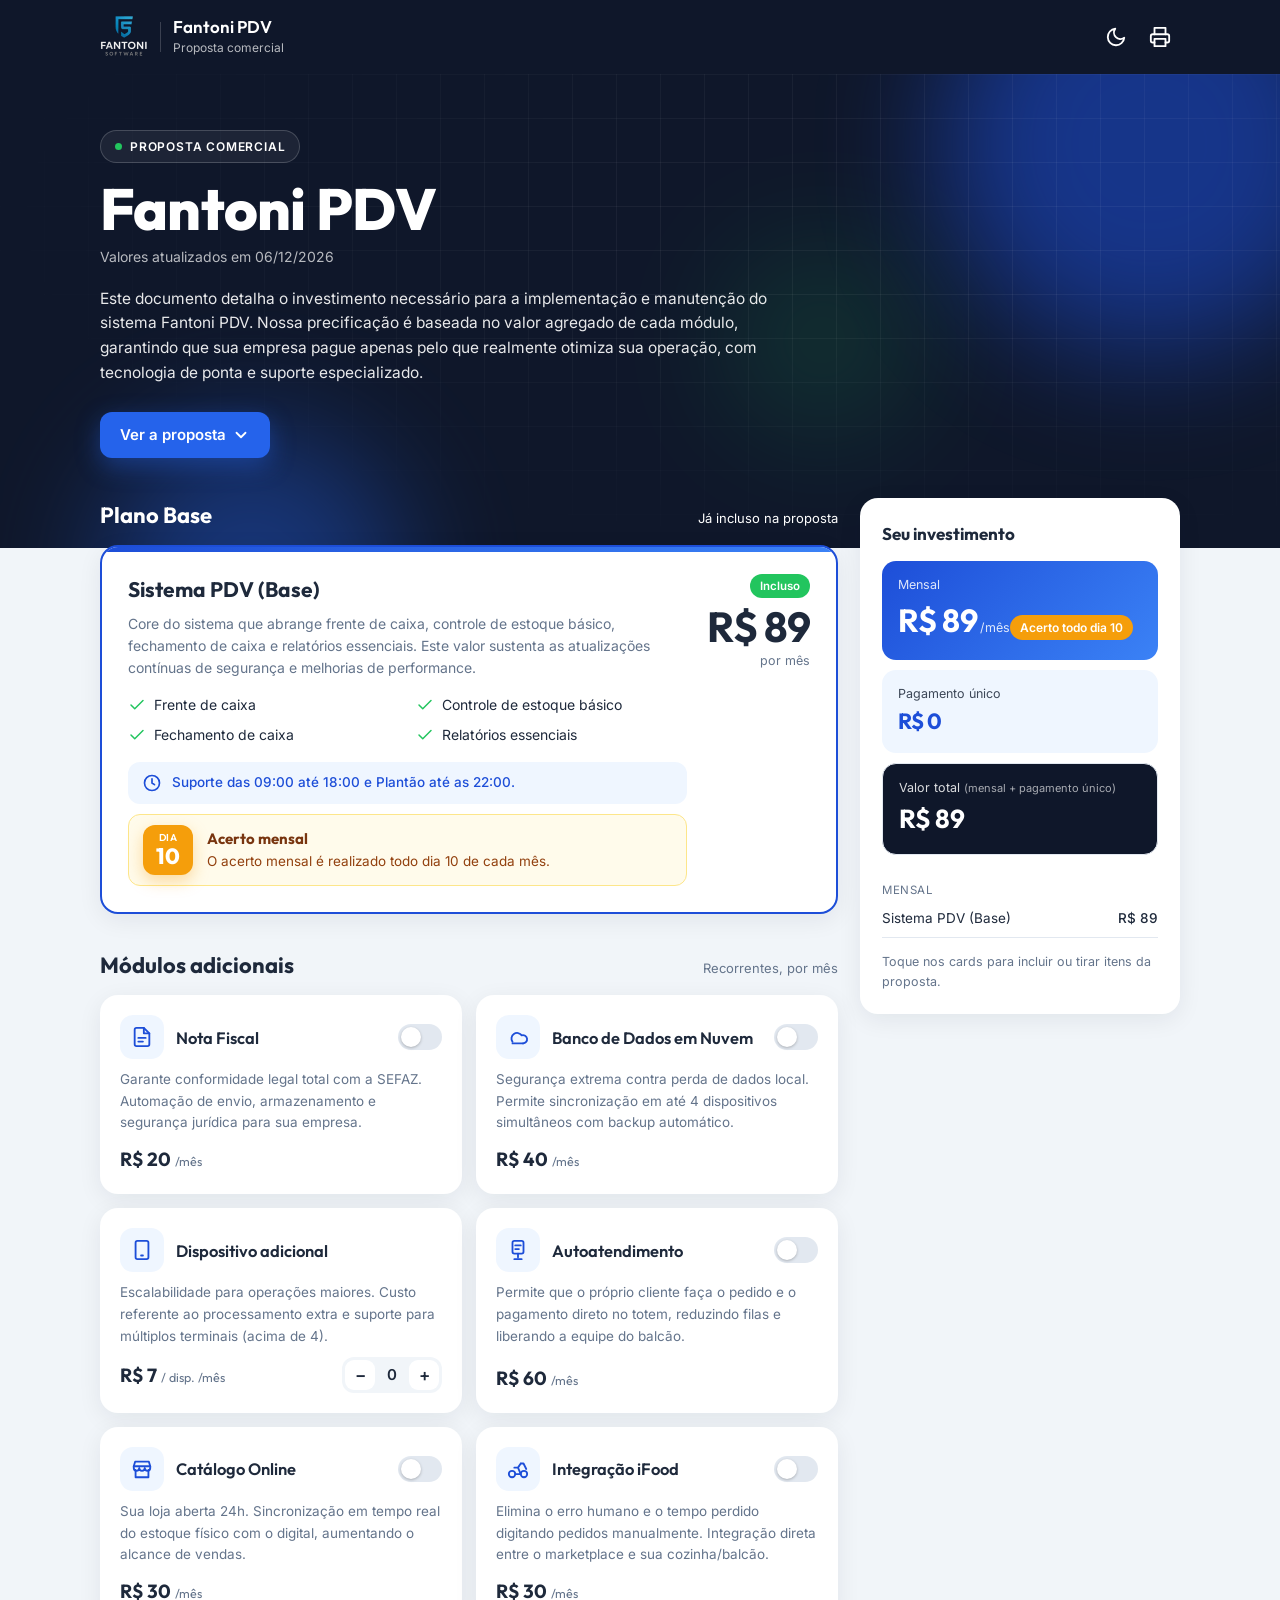
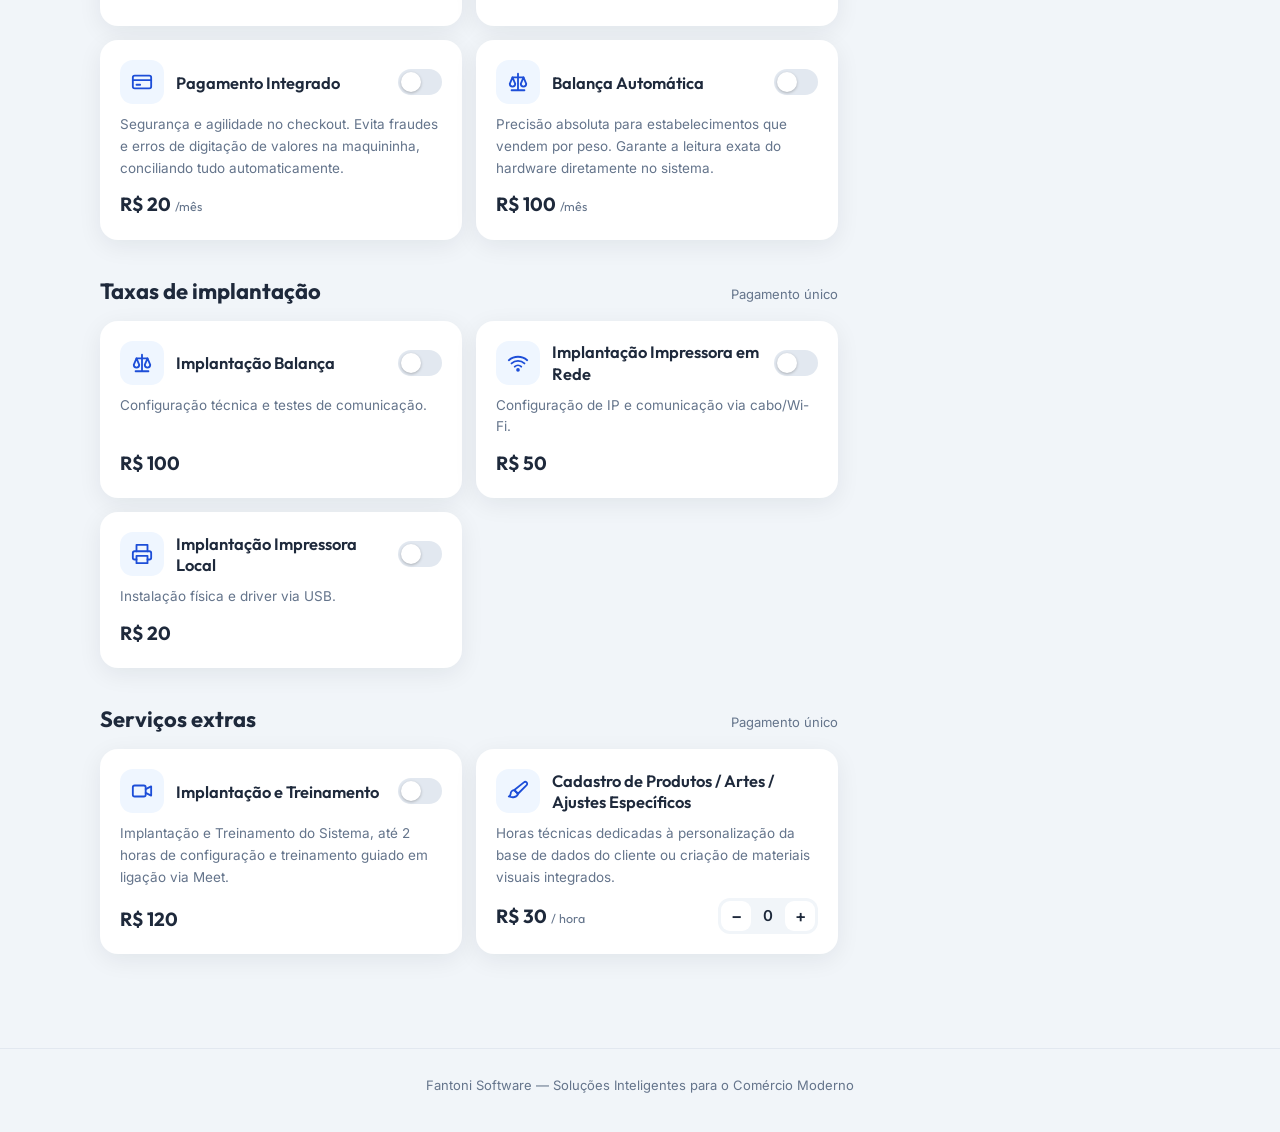
==== public/index.html @ 49d5a348 "Proposta comercial Fantoni PDV Página de demonstrativo com plano base, módulos, implantação e serviç" ====
<!doctype html>
<html lang="pt-BR">
<head>
<meta charset="utf-8">
<meta name="viewport" content="width=device-width, initial-scale=1">
<title>Proposta Fantoni PDV</title>
<script>
  // Aplica o tema escolhido antes de desenhar a página, para não piscar.
  try { const t = localStorage.getItem("tema"); if (t) document.documentElement.dataset.tema = t; } catch (e) {}
</script>
<link rel="preconnect" href="https://fonts.googleapis.com">
<link rel="preconnect" href="https://fonts.gstatic.com" crossorigin>
<link href="https://fonts.googleapis.com/css2?family=Inter:wght@400;500;600;700&family=Outfit:wght@500;600;700;800&display=swap" rel="stylesheet">
<link rel="stylesheet" href="estilo.css">
</head>
<body>
<div class="barra">
  <div class="wrap">
    <div class="marca"><img class="logo" src="logo.webp" alt="Fantoni Software"><span class="sep"></span><span><b>Fantoni PDV</b><small>Proposta comercial</small></span></div>
    <div class="acoes">
      <button id="tema" title="Alternar fundo claro / escuro">
        <svg class="sol" width="22" height="22" viewBox="0 0 24 24" fill="none" stroke="currentColor" stroke-width="2" stroke-linecap="round"><circle cx="12" cy="12" r="4"/><path d="M12 2v2M12 20v2M4.9 4.9l1.4 1.4M17.7 17.7l1.4 1.4M2 12h2M20 12h2M4.9 19.1l1.4-1.4M17.7 6.3l1.4-1.4"/></svg>
        <svg class="lua" width="22" height="22" viewBox="0 0 24 24" fill="none" stroke="currentColor" stroke-width="2" stroke-linecap="round" stroke-linejoin="round"><path d="M21 12.8A9 9 0 1 1 11.2 3a7 7 0 0 0 9.8 9.8z"/></svg>
      </button>
      <button id="imprimir" title="Imprimir ou salvar em PDF">
        <svg width="22" height="22" viewBox="0 0 24 24" fill="none" stroke="currentColor" stroke-width="2" stroke-linecap="round" stroke-linejoin="round"><path d="M6 9V2h12v7"/><path d="M6 18H4a2 2 0 0 1-2-2v-5a2 2 0 0 1 2-2h16a2 2 0 0 1 2 2v5a2 2 0 0 1-2 2h-2"/><path d="M6 14h12v8H6z"/></svg>
      </button>
    </div>
  </div>
</div>

<header class="hero">
  <div class="bolhas"><i></i><i></i><i></i></div>
  <div class="grade-fundo"></div>
  <div class="wrap">
    <span class="selo"><i></i>Proposta comercial</span>
    <h1>Fantoni PDV</h1>
    <p class="data" id="data"></p>
    <p class="intro" id="intro"></p>
    <a class="cta" href="#base">Ver a proposta
      <svg width="18" height="18" viewBox="0 0 24 24" fill="none" stroke="currentColor" stroke-width="2.4" stroke-linecap="round" stroke-linejoin="round"><path d="m6 9 6 6 6-6"/></svg>
    </a>
  </div>
</header>

<div class="wrap grade">
  <main id="conteudo"></main>
  <aside class="resumo" id="resumo">
    <div class="caixa">
      <h3>Seu investimento</h3>
      <div class="total"><span>Mensal</span><b id="t-mensal">R$ 0</b><small>/mês</small><em class="dia10">Acerto todo dia 10</em></div>
      <div class="total unico"><span>Pagamento único</span><b id="t-unico">R$ 0</b></div>
      <div class="total geral"><span>Valor total <small>(mensal + pagamento único)</small></span><b id="t-geral">R$ 0</b></div>
      <ul id="lista"></ul>
      <p class="dica">Toque nos cards para incluir ou tirar itens da proposta.</p>
    </div>
  </aside>
</div>

<footer class="rodape"><div class="wrap" id="rodape"></div></footer>

<script src="dados.js"></script>
<script src="app.js"></script>
</body>
</html>
---- public/estilo.css ----
/* Cores — tema claro por padrão, escuro segue o Windows a menos que a pessoa escolha no botão do topo */
/* Cores e fontes da Fantoni Software (as mesmas do site fantonisoftware.com.br) */
:root {
  --bg: #f1f5f9; --surface: #fff; --line: #e2e8f0; --text: #1e293b; --muted: #64748b; --raio: 18px;
  --topo: #0f172a; --cor: #1d4ed8; --cor2: #3b82f6; --cor-suave: #eff6ff; --ok: #22c55e; --ambar: #f59e0b;
  --sombra: 0 6px 24px rgba(15, 23, 42, .07);
  --titulo: Outfit, Inter, system-ui, sans-serif;
}
@media (prefers-color-scheme: dark) {
  :root:not([data-tema="claro"]) { --bg: #0b1120; --surface: #162033; --line: #24324a; --text: #e2e8f0; --muted: #94a3b8; --topo: #0f172a; --cor: #3b82f6; --cor2: #60a5fa; --cor-suave: #172554; --sombra: none; }
}
:root[data-tema="escuro"] { --bg: #0b1120; --surface: #162033; --line: #24324a; --text: #e2e8f0; --muted: #94a3b8; --topo: #0f172a; --cor: #3b82f6; --cor2: #60a5fa; --cor-suave: #172554; --sombra: none; }
.lua { display: none; }
:root[data-tema="claro"] .sol { display: none; }
:root[data-tema="claro"] .lua { display: block; }
:root[data-tema="escuro"] .lua { display: none; }
@media (prefers-color-scheme: light) { :root:not([data-tema]) .sol { display: none; } :root:not([data-tema]) .lua { display: block; } }

* { box-sizing: border-box; }
html { scroll-behavior: smooth; }
body { margin: 0; background: var(--bg); color: var(--text); font: 15px/1.6 Inter, system-ui, "Segoe UI", sans-serif; transition: background .3s; }
button { font: inherit; color: inherit; cursor: pointer; }
.wrap { max-width: 1120px; margin: 0 auto; padding: 0 20px; }

/* barra do topo */
.barra { background: var(--topo); color: #fff; position: sticky; top: 0; z-index: 20; }
.barra .wrap { height: 74px; display: flex; align-items: center; justify-content: space-between; }
.marca { display: flex; align-items: center; gap: 12px; }
.marca .logo { height: 60px; margin: 0 -6px; width: auto; display: block; }
.marca .sep { width: 1px; height: 30px; background: rgba(255,255,255,.18); }
.marca b { display: block; font-family: var(--titulo); font-weight: 600; font-size: 17px; line-height: 1.2; }
.marca small { display: block; font-size: 12px; opacity: .7; }
.acoes { display: flex; gap: 4px; }
.barra button { border: 0; background: none; color: #fff; padding: 9px; border-radius: 10px; display: flex; }
.barra button:hover { background: rgba(255,255,255,.14); }

/* abertura */
.hero { position: relative; overflow: hidden; background: var(--topo); color: #fff; padding: 56px 0 90px; }
.hero .wrap { position: relative; }
.bolhas i { position: absolute; border-radius: 50%; filter: blur(60px); opacity: .55; animation: flutua 14s ease-in-out infinite alternate; }
.bolhas i:nth-child(1) { width: 420px; height: 420px; background: #1d4ed8; top: -140px; right: -80px; }
.bolhas i:nth-child(2) { width: 300px; height: 300px; background: #2563eb; bottom: -180px; left: 8%; animation-delay: -5s; opacity: .4; }
.bolhas i:nth-child(3) { width: 200px; height: 200px; background: #22c55e; top: 35%; right: 28%; animation-delay: -9s; opacity: .14; }
.grade-fundo { position: absolute; inset: 0; background-image: linear-gradient(rgba(255,255,255,.05) 1px, transparent 1px), linear-gradient(90deg, rgba(255,255,255,.05) 1px, transparent 1px); background-size: 44px 44px; mask-image: radial-gradient(ellipse at 70% 30%, #000 20%, transparent 75%); -webkit-mask-image: radial-gradient(ellipse at 70% 30%, #000 20%, transparent 75%); }
@keyframes flutua { to { transform: translate(40px, 30px) scale(1.12); } }
.selo { display: table; font-size: 12px; font-weight: 600; letter-spacing: .8px; text-transform: uppercase; background: rgba(255,255,255,.06); border: 1px solid rgba(255,255,255,.18); padding: 6px 14px; border-radius: 99px; }
.selo i { display: inline-block; width: 7px; height: 7px; border-radius: 50%; background: var(--ok); margin-right: 8px; vertical-align: 1px; box-shadow: 0 0 0 0 rgba(34,197,94,.6); animation: brilha 2s infinite; }
@keyframes brilha { 70% { box-shadow: 0 0 0 7px rgba(34,197,94,0); } 100% { box-shadow: 0 0 0 0 rgba(34,197,94,0); } }
.hero h1 { font-family: var(--titulo); font-size: clamp(32px, 6vw, 58px); font-weight: 800; margin: 14px 0 4px; letter-spacing: -.8px; line-height: 1.12; }
.hero .data { margin: 0 0 18px; opacity: .7; font-size: 14px; }
.hero .intro { max-width: 680px; margin: 0; opacity: .9; font-size: 15.5px; }
.cta { display: inline-flex; align-items: center; gap: 6px; margin-top: 26px; background: #2563eb; color: #fff; box-shadow: 0 8px 24px rgba(37,99,235,.4); text-decoration: none; font-weight: 600; padding: 11px 20px; border-radius: 12px; transition: transform .15s; }
.cta:hover { transform: translateY(-2px); }

/* conteúdo + resumo lateral */
.grade { display: grid; grid-template-columns: 1fr 320px; gap: 22px; margin-top: -50px; position: relative; padding-bottom: 60px; }
main { min-width: 0; }
section { margin-bottom: 34px; scroll-margin-top: 80px; }
.titulo { display: flex; align-items: baseline; justify-content: space-between; gap: 10px; margin: 0 0 12px; }
.titulo h2 { font-family: var(--titulo); font-size: 22px; font-weight: 700; margin: 0; }
.titulo span { color: var(--muted); font-size: 13px; }
section:first-child .titulo h2, section:first-child .titulo span { color: #fff; }

/* plano base */
.base { background: var(--surface); border-radius: var(--raio); padding: 26px; box-shadow: var(--sombra); display: grid; grid-template-columns: 1fr auto; gap: 20px; border: 2px solid var(--cor); position: relative; overflow: hidden; }
.base::before { content: ""; position: absolute; inset: 0 0 auto 0; height: 5px; background: linear-gradient(90deg, var(--cor), var(--cor2)); }
.base h3 { margin: 0 0 6px; font-family: var(--titulo); font-size: 21px; font-weight: 700; }
.base p { margin: 0 0 14px; color: var(--muted); font-size: 14px; }
.base ul { list-style: none; margin: 0; padding: 0; display: grid; grid-template-columns: 1fr 1fr; gap: 8px 16px; }
.base li { display: flex; gap: 8px; align-items: center; font-size: 14px; }
.base li svg { color: var(--ok); flex: none; }
.suporte { margin-top: 16px; display: flex; gap: 10px; align-items: center; background: var(--cor-suave); color: var(--cor); padding: 10px 14px; border-radius: 12px; font-size: 13.5px; font-weight: 500; }
.acerto { margin-top: 10px; display: flex; gap: 14px; align-items: center; background: #fffbeb; border: 1px solid #fde68a; color: #92400e; padding: 10px 14px; border-radius: 12px; font-size: 13.5px; }
.acerto b { display: block; font-family: var(--titulo); font-size: 15px; color: #78350f; }
.acerto .dia { flex: none; width: 50px; height: 50px; border-radius: 12px; background: var(--ambar); color: #fff; display: grid; place-content: center; text-align: center; font-family: var(--titulo); font-weight: 800; font-size: 22px; line-height: 1; box-shadow: 0 6px 16px rgba(245,158,11,.35); }
.acerto .dia small { font-size: 10px; font-weight: 600; text-transform: uppercase; letter-spacing: .5px; margin-bottom: 2px; }
.total .dia10 { display: inline-block; margin-top: 6px; font-style: normal; font-size: 12px; font-weight: 600; background: var(--ambar); color: #fff; padding: 3px 10px; border-radius: 99px; }
@media (prefers-color-scheme: dark) { :root:not([data-tema="claro"]) .acerto { background: #2a1f0a; border-color: #78350f; color: #fcd34d; } :root:not([data-tema="claro"]) .acerto b { color: #fde68a; } }
:root[data-tema="escuro"] .acerto { background: #2a1f0a; border-color: #78350f; color: #fcd34d; }
:root[data-tema="escuro"] .acerto b { color: #fde68a; }
.preco-base { text-align: right; }
.preco-base .incluso { display: inline-block; font-size: 11.5px; font-weight: 600; background: var(--ok); color: #fff; padding: 3px 10px; border-radius: 99px; margin-bottom: 8px; }
.preco-base b { display: block; font-family: var(--titulo); font-size: 42px; font-weight: 700; letter-spacing: -1px; line-height: 1; }
.preco-base small { color: var(--muted); }

/* cards de itens */
.itens { display: grid; grid-template-columns: repeat(2, 1fr); gap: 14px; }
.item { background: var(--surface); border: 2px solid transparent; border-radius: var(--raio); padding: 18px; text-align: left; box-shadow: var(--sombra); display: flex; flex-direction: column; gap: 10px; transition: border-color .2s, transform .2s; position: relative; }
.item:hover { transform: translateY(-3px); }
.item.on { border-color: var(--cor); }
.item .cab { display: flex; align-items: center; gap: 12px; }
.item .ico { width: 44px; height: 44px; flex: none; border-radius: 13px; background: var(--cor-suave); color: var(--cor); display: grid; place-items: center; transition: background .2s, color .2s; }
.item.on .ico { background: linear-gradient(135deg, var(--cor), var(--cor2)); color: #fff; }
.item h4 { margin: 0; font-family: var(--titulo); font-size: 16.5px; font-weight: 600; line-height: 1.3; flex: 1; }
.item p { margin: 0; color: var(--muted); font-size: 13.5px; flex: 1; }
.item .pe { display: flex; align-items: center; justify-content: space-between; gap: 10px; }
.item .valor { font-family: var(--titulo); font-weight: 700; font-size: 19px; }
.item .valor small { font-weight: 400; color: var(--muted); font-size: 12.5px; }
.chave { width: 44px; height: 26px; border-radius: 99px; background: var(--line); position: relative; flex: none; transition: background .2s; }
.chave::after { content: ""; position: absolute; top: 3px; left: 3px; width: 20px; height: 20px; border-radius: 50%; background: #fff; box-shadow: 0 1px 3px rgba(0,0,0,.25); transition: transform .2s; }
.item.on .chave { background: var(--cor); }
.item.on .chave::after { transform: translateX(18px); }
.qtd { display: flex; align-items: center; gap: 4px; background: var(--bg); border-radius: 12px; padding: 3px; }
.qtd button { border: 0; background: var(--surface); width: 30px; height: 30px; border-radius: 9px; font-size: 17px; font-weight: 600; line-height: 1; }
.qtd button:hover { color: var(--cor); }
.qtd span { min-width: 26px; text-align: center; font-weight: 600; }

/* resumo */
.resumo { position: relative; }
.caixa { position: sticky; top: 86px; background: var(--surface); border-radius: var(--raio); padding: 22px; box-shadow: var(--sombra); }
.caixa h3 { margin: 0 0 14px; font-family: var(--titulo); font-size: 17px; font-weight: 700; }
.total { background: linear-gradient(135deg, var(--cor), var(--cor2)); color: #fff; border-radius: 14px; padding: 14px 16px; }
.total span { display: block; font-size: 12.5px; opacity: .85; }
.total b { font-family: var(--titulo); font-size: 32px; font-weight: 700; letter-spacing: -.6px; }
.total small { opacity: .85; margin-left: 3px; }
.total.unico { background: var(--cor-suave); color: var(--text); margin-top: 10px; }
.total.unico b { font-size: 22px; color: var(--cor); }
.total.geral { background: var(--topo); margin-top: 10px; border: 1px solid var(--line); }
.total.geral span small { opacity: .75; font-size: 11px; margin: 0; }
.total.geral b { font-size: 26px; }
.caixa ul { list-style: none; margin: 14px 0 0; padding: 0; font-size: 13.5px; }
.caixa li { display: flex; justify-content: space-between; gap: 10px; padding: 7px 0; border-bottom: 1px solid var(--line); animation: entra .25s ease; }
.caixa li span:last-child { white-space: nowrap; font-weight: 500; }
.caixa li.grupo { border: 0; padding: 12px 0 2px; font-size: 11.5px; text-transform: uppercase; letter-spacing: .5px; color: var(--muted); animation: none; }
@keyframes entra { from { opacity: 0; transform: translateX(-6px); } }
.dica { margin: 14px 0 0; font-size: 12.5px; color: var(--muted); }
.pulsa { animation: pulsa .35s ease; }
@keyframes pulsa { 50% { transform: scale(1.06); } }

.rodape { padding: 26px 0 36px; color: var(--muted); font-size: 13px; text-align: center; border-top: 1px solid var(--line); }

/* entrada ao rolar */
.surge { opacity: 0; transform: translateY(18px); transition: opacity .6s ease, transform .6s ease; }
.surge.visivel { opacity: 1; transform: none; }

@media (max-width: 900px) {
  .grade { grid-template-columns: 1fr; }
  .resumo { position: sticky; bottom: 0; z-index: 15; margin: 0 -20px -60px; }
  .caixa { position: static; border-radius: var(--raio) var(--raio) 0 0; padding: 14px 18px; box-shadow: 0 -6px 24px rgba(0,0,0,.12); display: grid; grid-template-columns: 1fr 1fr; gap: 10px; }
  .caixa h3, .caixa ul, .dica { display: none; }
  .total.unico { margin: 0; }
  .total.geral { grid-column: 1 / -1; margin: 0; display: flex; align-items: center; justify-content: space-between; padding: 10px 16px; }
  .total.geral b { font-size: 20px; }
  .total b { font-size: 22px; }
  .total .dia10 { display: block; width: fit-content; margin-top: 4px; font-size: 11px; padding: 2px 8px; }
  .total.unico b { font-size: 18px; }
}
@media (max-width: 600px) {
  .itens { grid-template-columns: 1fr; }
  .base { grid-template-columns: 1fr; padding: 20px; }
  .base ul { grid-template-columns: 1fr; }
  .preco-base { text-align: left; }
}
@media (prefers-reduced-motion: reduce) { * { animation: none !important; transition: none !important; } .surge { opacity: 1; transform: none; } }

/* impressão / PDF: só o que foi escolhido */
@media print {
  .barra, .cta, .bolhas, .dica, .chave, .qtd button { display: none !important; }
  body { background: #fff; }
  .hero { padding: 20px 0; color: #000; background: none; }
  .selo { background: #eee; }
  .grade { grid-template-columns: 1fr; margin: 0; }
  section:first-child .titulo h2, section:first-child .titulo span { color: inherit; }
  .item:not(.on) { display: none; }
  .surge { opacity: 1; transform: none; }
  .item, .base, .caixa { box-shadow: none; border: 1px solid #ccc; break-inside: avoid; }
}
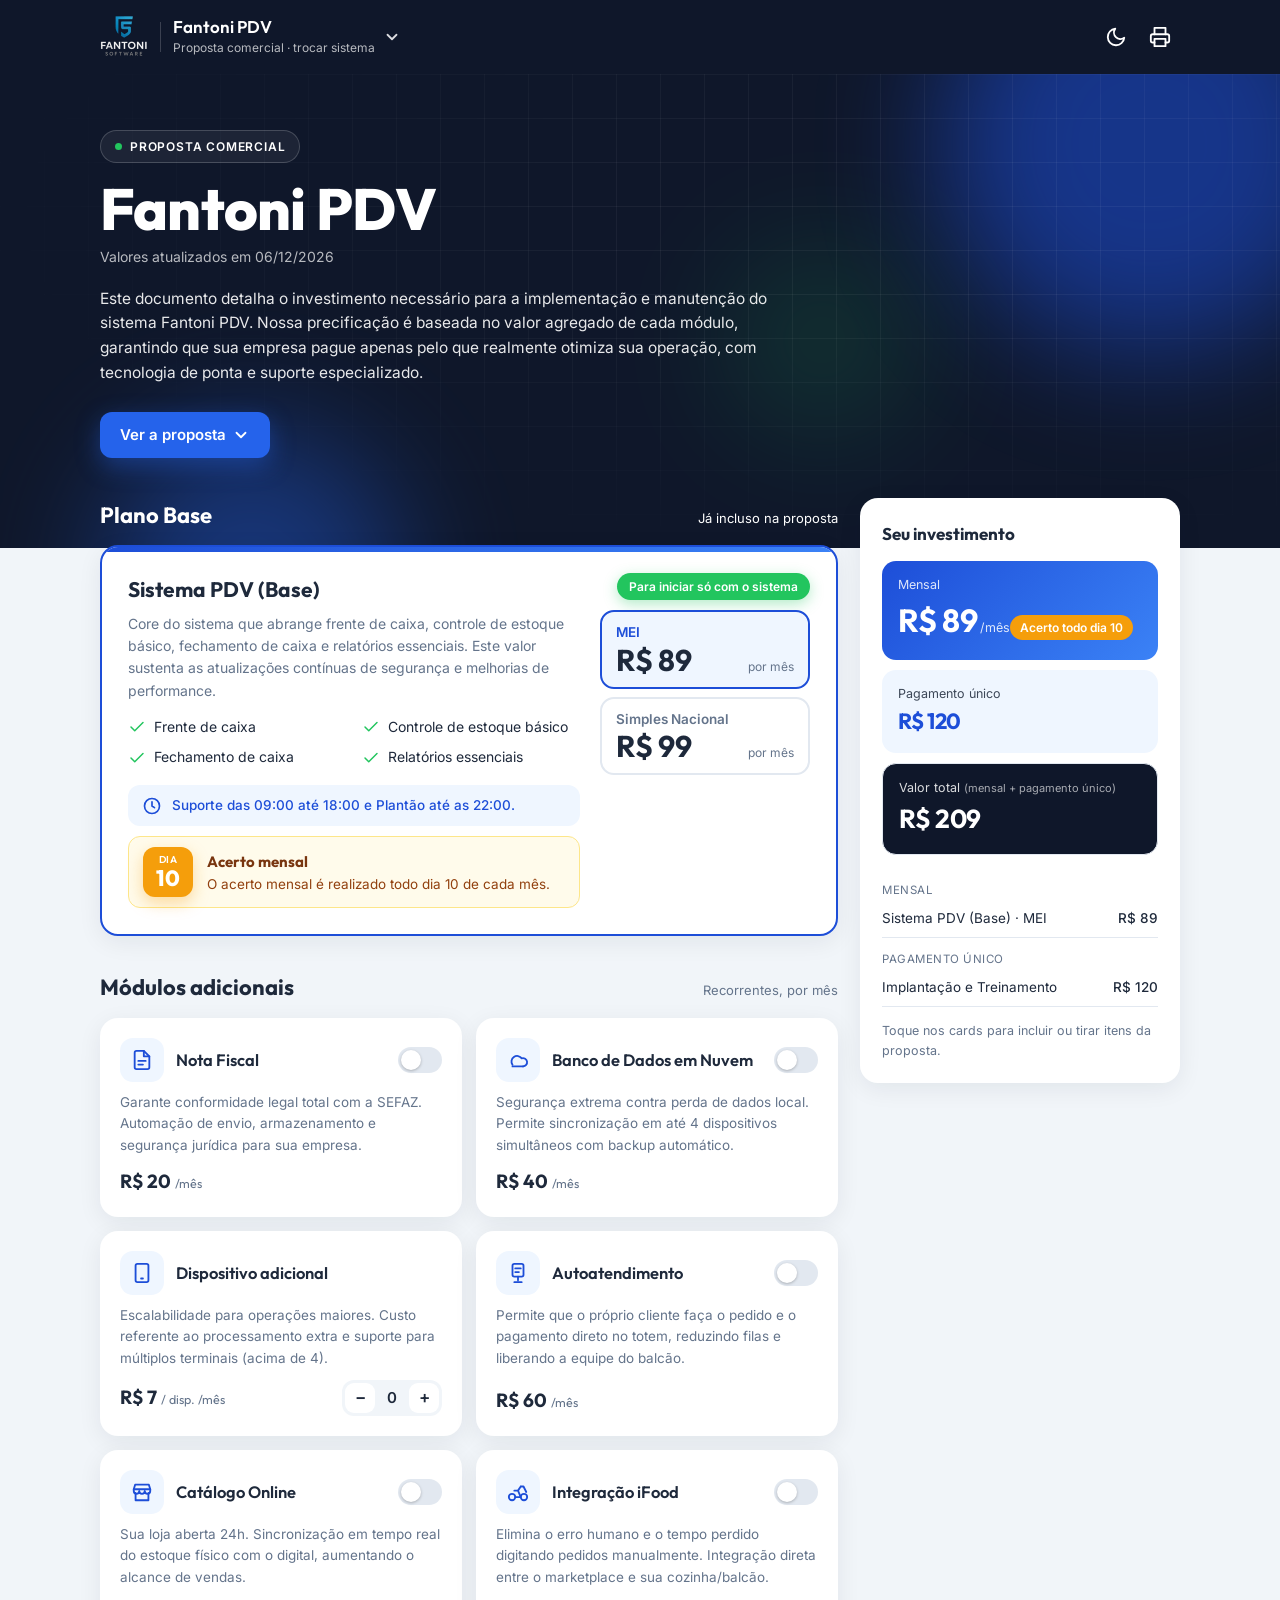
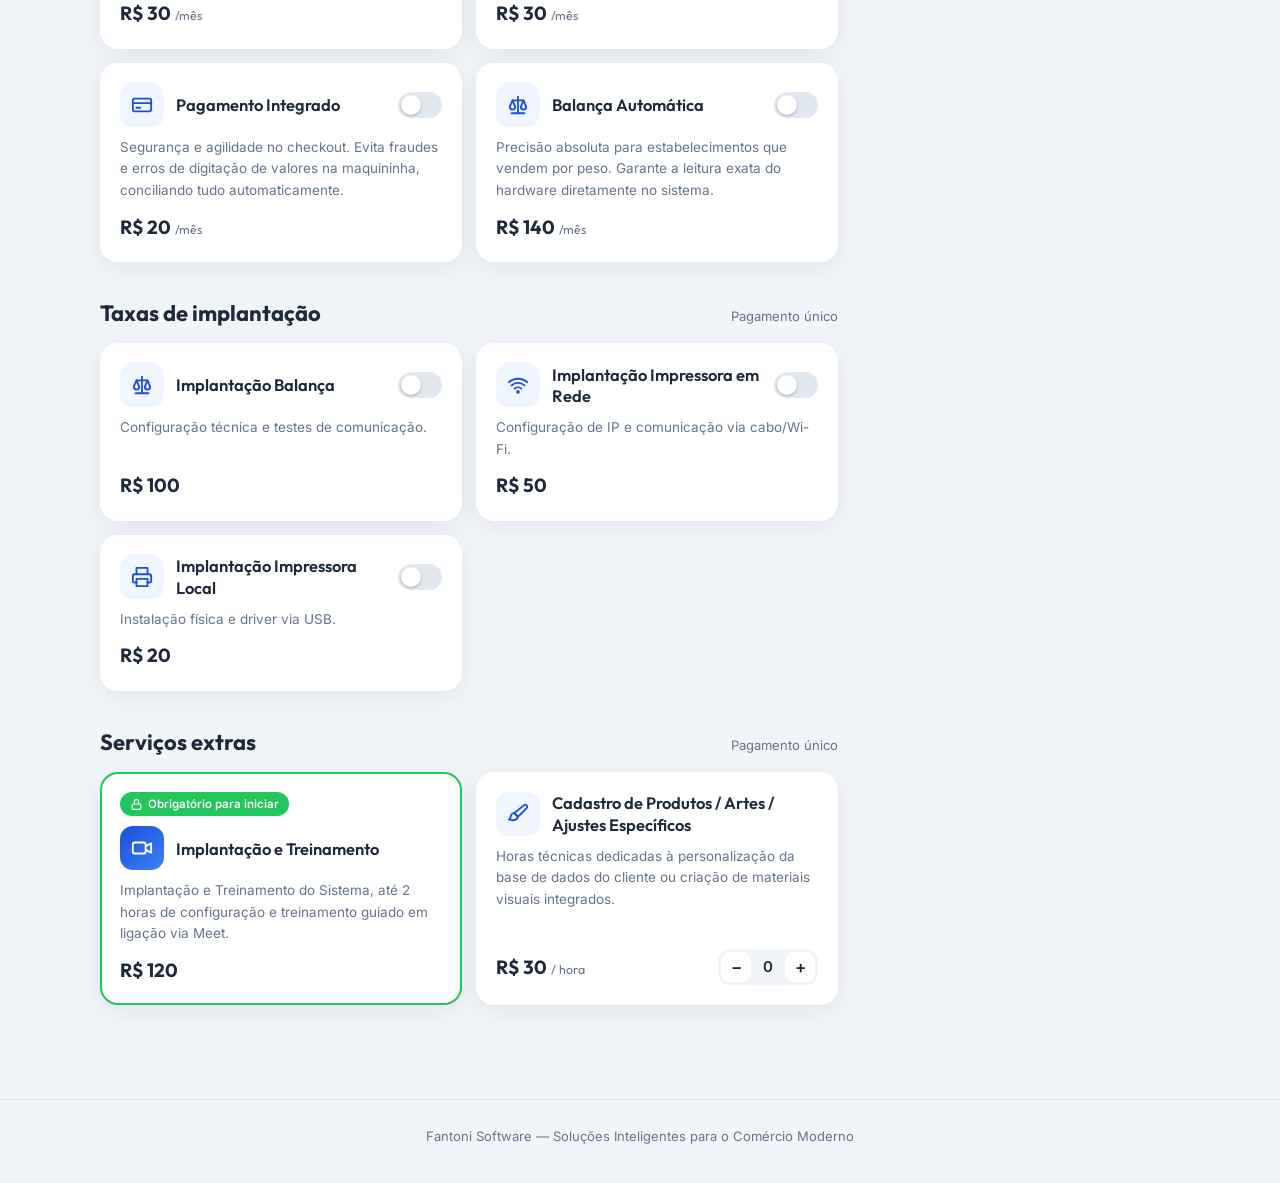
==== commit 5e0a3996: "Proposta do Link PRO com troca de sistema no topo Clique no nome do topo para alternar entre Fantoni" ====
--- a/public/index.html
+++ b/public/index.html
@@ -16,7 +16,16 @@
 <body>
 <div class="barra">
   <div class="wrap">
-    <div class="marca"><img class="logo" src="logo.webp" alt="Fantoni Software"><span class="sep"></span><span><b>Fantoni PDV</b><small>Proposta comercial</small></span></div>
+    <div class="marca">
+      <img class="logo" src="logo.webp" alt="Fantoni Software"><span class="sep"></span>
+      <div class="sistemas">
+        <button class="nome-site" id="nome-site" aria-haspopup="true" aria-expanded="false" title="Trocar de sistema">
+          <span><b id="nome-sistema">Fantoni PDV</b><small>Proposta comercial<span class="dica-troca"> · trocar sistema</span></small></span>
+          <svg class="seta" width="18" height="18" viewBox="0 0 24 24" fill="none" stroke="currentColor" stroke-width="2.4" stroke-linecap="round" stroke-linejoin="round"><path d="m6 9 6 6 6-6"/></svg>
+        </button>
+        <nav class="menu-sistemas" id="menu-sistemas"></nav>
+      </div>
+    </div>
     <div class="acoes">
       <button id="tema" title="Alternar fundo claro / escuro">
         <svg class="sol" width="22" height="22" viewBox="0 0 24 24" fill="none" stroke="currentColor" stroke-width="2" stroke-linecap="round"><circle cx="12" cy="12" r="4"/><path d="M12 2v2M12 20v2M4.9 4.9l1.4 1.4M17.7 17.7l1.4 1.4M2 12h2M20 12h2M4.9 19.1l1.4-1.4M17.7 6.3l1.4-1.4"/></svg>
@@ -34,7 +43,7 @@
   <div class="grade-fundo"></div>
   <div class="wrap">
     <span class="selo"><i></i>Proposta comercial</span>
-    <h1>Fantoni PDV</h1>
+    <h1 id="titulo">Fantoni PDV</h1>
     <p class="data" id="data"></p>
     <p class="intro" id="intro"></p>
     <a class="cta" href="#base">Ver a proposta
--- a/public/estilo.css
+++ b/public/estilo.css
@@ -5,11 +5,16 @@
   --topo: #0f172a; --cor: #1d4ed8; --cor2: #3b82f6; --cor-suave: #eff6ff; --ok: #22c55e; --ambar: #f59e0b;
   --sombra: 0 6px 24px rgba(15, 23, 42, .07);
   --titulo: Outfit, Inter, system-ui, sans-serif;
+  --brilho1: #1d4ed8; --brilho2: #2563eb; --botao: #2563eb; --botao-sombra: rgba(37,99,235,.4);
 }
 @media (prefers-color-scheme: dark) {
   :root:not([data-tema="claro"]) { --bg: #0b1120; --surface: #162033; --line: #24324a; --text: #e2e8f0; --muted: #94a3b8; --topo: #0f172a; --cor: #3b82f6; --cor2: #60a5fa; --cor-suave: #172554; --sombra: none; }
 }
 :root[data-tema="escuro"] { --bg: #0b1120; --surface: #162033; --line: #24324a; --text: #e2e8f0; --muted: #94a3b8; --topo: #0f172a; --cor: #3b82f6; --cor2: #60a5fa; --cor-suave: #172554; --sombra: none; }
+/* Link PRO: mesma página em laranja (como no site de vídeos) */
+:root[data-sistema="linkpro"] { --cor: #e8650f; --cor2: #fb8a3c; --cor-suave: #fff1e6; --brilho1: #c2410c; --brilho2: #ea580c; --botao: #ea580c; --botao-sombra: rgba(234,88,12,.4); }
+@media (prefers-color-scheme: dark) { :root[data-sistema="linkpro"]:not([data-tema="claro"]) { --cor: #ff8a3d; --cor2: #fdba74; --cor-suave: #3a2416; } }
+:root[data-sistema="linkpro"][data-tema="escuro"] { --cor: #ff8a3d; --cor2: #fdba74; --cor-suave: #3a2416; }
 .lua { display: none; }
 :root[data-tema="claro"] .sol { display: none; }
 :root[data-tema="claro"] .lua { display: block; }
@@ -30,6 +35,28 @@
 .marca .sep { width: 1px; height: 30px; background: rgba(255,255,255,.18); }
 .marca b { display: block; font-family: var(--titulo); font-weight: 600; font-size: 17px; line-height: 1.2; }
 .marca small { display: block; font-size: 12px; opacity: .7; }
+
+/* troca de sistema (clique no nome do topo) */
+.sistemas { position: relative; }
+.barra .nome-site { gap: 8px; align-items: center; padding: 6px 10px; margin-left: -10px; text-align: left; }
+.nome-site .seta { transition: transform .15s; opacity: .85; flex: none; }
+.nome-site[aria-expanded="true"] .seta { transform: rotate(180deg); }
+.menu-sistemas { position: absolute; top: calc(100% + 10px); left: -10px; z-index: 30; width: 300px; background: var(--surface); color: var(--text); border-radius: 14px; padding: 8px; box-shadow: 0 10px 30px rgba(0,0,0,.25); display: none; }
+.menu-sistemas.aberto { display: block; animation: entra .15s ease; }
+.menu-sistemas .rotulo { font-size: 11.5px; color: var(--muted); padding: 4px 10px 6px; text-transform: uppercase; letter-spacing: .5px; }
+.menu-sistemas a { display: flex; align-items: center; gap: 12px; padding: 10px; border-radius: 10px; color: inherit; text-decoration: none; }
+.menu-sistemas a:hover { background: var(--bg); }
+.menu-sistemas .bola { width: 36px; height: 36px; border-radius: 10px; flex: none; display: grid; place-items: center; color: #fff; font-weight: 700; font-size: 12px; font-family: var(--titulo); }
+.menu-sistemas .bola.pdv { background: #1d4ed8; }
+.menu-sistemas .bola.linkpro { background: #e8650f; }
+.menu-sistemas .n1 { font-weight: 600; font-size: 14.5px; display: block; }
+.menu-sistemas .n2 { font-size: 12px; color: var(--muted); display: block; }
+.menu-sistemas .atual { margin-left: auto; font-size: 11px; color: var(--cor); font-weight: 600; }
+
+/* parte da proposta ainda sem itens */
+.aguardando { background: var(--surface); border: 2px dashed var(--line); border-radius: var(--raio); padding: 22px; display: flex; gap: 14px; align-items: center; color: var(--muted); font-size: 14px; }
+.aguardando .ico { width: 46px; height: 46px; flex: none; border-radius: 13px; background: var(--cor-suave); color: var(--cor); display: grid; place-items: center; }
+.aguardando b { display: block; color: var(--text); font-family: var(--titulo); font-size: 16px; font-weight: 600; }
 .acoes { display: flex; gap: 4px; }
 .barra button { border: 0; background: none; color: #fff; padding: 9px; border-radius: 10px; display: flex; }
 .barra button:hover { background: rgba(255,255,255,.14); }
@@ -38,8 +65,8 @@
 .hero { position: relative; overflow: hidden; background: var(--topo); color: #fff; padding: 56px 0 90px; }
 .hero .wrap { position: relative; }
 .bolhas i { position: absolute; border-radius: 50%; filter: blur(60px); opacity: .55; animation: flutua 14s ease-in-out infinite alternate; }
-.bolhas i:nth-child(1) { width: 420px; height: 420px; background: #1d4ed8; top: -140px; right: -80px; }
-.bolhas i:nth-child(2) { width: 300px; height: 300px; background: #2563eb; bottom: -180px; left: 8%; animation-delay: -5s; opacity: .4; }
+.bolhas i:nth-child(1) { width: 420px; height: 420px; background: var(--brilho1); top: -140px; right: -80px; }
+.bolhas i:nth-child(2) { width: 300px; height: 300px; background: var(--brilho2); bottom: -180px; left: 8%; animation-delay: -5s; opacity: .4; }
 .bolhas i:nth-child(3) { width: 200px; height: 200px; background: #22c55e; top: 35%; right: 28%; animation-delay: -9s; opacity: .14; }
 .grade-fundo { position: absolute; inset: 0; background-image: linear-gradient(rgba(255,255,255,.05) 1px, transparent 1px), linear-gradient(90deg, rgba(255,255,255,.05) 1px, transparent 1px); background-size: 44px 44px; mask-image: radial-gradient(ellipse at 70% 30%, #000 20%, transparent 75%); -webkit-mask-image: radial-gradient(ellipse at 70% 30%, #000 20%, transparent 75%); }
 @keyframes flutua { to { transform: translate(40px, 30px) scale(1.12); } }
@@ -49,7 +76,7 @@
 .hero h1 { font-family: var(--titulo); font-size: clamp(32px, 6vw, 58px); font-weight: 800; margin: 14px 0 4px; letter-spacing: -.8px; line-height: 1.12; }
 .hero .data { margin: 0 0 18px; opacity: .7; font-size: 14px; }
 .hero .intro { max-width: 680px; margin: 0; opacity: .9; font-size: 15.5px; }
-.cta { display: inline-flex; align-items: center; gap: 6px; margin-top: 26px; background: #2563eb; color: #fff; box-shadow: 0 8px 24px rgba(37,99,235,.4); text-decoration: none; font-weight: 600; padding: 11px 20px; border-radius: 12px; transition: transform .15s; }
+.cta { display: inline-flex; align-items: center; gap: 6px; margin-top: 26px; background: var(--botao); color: #fff; box-shadow: 0 8px 24px var(--botao-sombra); text-decoration: none; font-weight: 600; padding: 11px 20px; border-radius: 12px; transition: transform .15s; }
 .cta:hover { transform: translateY(-2px); }
 
 /* conteúdo + resumo lateral */
@@ -78,16 +105,26 @@
 @media (prefers-color-scheme: dark) { :root:not([data-tema="claro"]) .acerto { background: #2a1f0a; border-color: #78350f; color: #fcd34d; } :root:not([data-tema="claro"]) .acerto b { color: #fde68a; } }
 :root[data-tema="escuro"] .acerto { background: #2a1f0a; border-color: #78350f; color: #fcd34d; }
 :root[data-tema="escuro"] .acerto b { color: #fde68a; }
-.preco-base { text-align: right; }
-.preco-base .incluso { display: inline-block; font-size: 11.5px; font-weight: 600; background: var(--ok); color: #fff; padding: 3px 10px; border-radius: 99px; margin-bottom: 8px; }
-.preco-base b { display: block; font-family: var(--titulo); font-size: 42px; font-weight: 700; letter-spacing: -1px; line-height: 1; }
-.preco-base small { color: var(--muted); }
+.preco-base { text-align: right; display: flex; flex-direction: column; align-items: flex-end; }
+.preco-base .oferta { display: inline-block; font-size: 12px; font-weight: 600; background: var(--ok); color: #fff; padding: 4px 12px; border-radius: 99px; margin-bottom: 10px; box-shadow: 0 4px 14px rgba(34,197,94,.35); }
+.regimes { display: flex; flex-direction: column; gap: 8px; width: 210px; }
+.regime { border: 2px solid var(--line); background: var(--surface); border-radius: 14px; padding: 10px 14px; display: grid; grid-template-columns: 1fr auto; align-items: baseline; text-align: left; transition: border-color .2s, background .2s; }
+.regime span { font-weight: 600; font-size: 13.5px; grid-column: 1 / -1; color: var(--muted); }
+.regime b { font-family: var(--titulo); font-size: 30px; font-weight: 700; letter-spacing: -.6px; line-height: 1.1; }
+.regime small { color: var(--muted); font-size: 12px; text-align: right; }
+.regime:hover { border-color: var(--cor2); }
+.regime[aria-checked="true"] { border-color: var(--cor); background: var(--cor-suave); }
+.regime[aria-checked="true"] span { color: var(--cor); }
 
 /* cards de itens */
 .itens { display: grid; grid-template-columns: repeat(2, 1fr); gap: 14px; }
 .item { background: var(--surface); border: 2px solid transparent; border-radius: var(--raio); padding: 18px; text-align: left; box-shadow: var(--sombra); display: flex; flex-direction: column; gap: 10px; transition: border-color .2s, transform .2s; position: relative; }
 .item:hover { transform: translateY(-3px); }
 .item.on { border-color: var(--cor); }
+.item.obrigatorio { cursor: default; border-color: var(--ok); }
+.item.obrigatorio:hover { transform: none; }
+.item.obrigatorio .ico { background: var(--ok); color: #fff; }
+.selo-obrig { align-self: flex-start; display: inline-flex; align-items: center; gap: 5px; font-size: 11.5px; font-weight: 600; background: var(--ok); color: #fff; padding: 3px 10px; border-radius: 99px; }
 .item .cab { display: flex; align-items: center; gap: 12px; }
 .item .ico { width: 44px; height: 44px; flex: none; border-radius: 13px; background: var(--cor-suave); color: var(--cor); display: grid; place-items: center; transition: background .2s, color .2s; }
 .item.on .ico { background: linear-gradient(135deg, var(--cor), var(--cor2)); color: #fff; }
@@ -146,10 +183,17 @@
   .total.unico b { font-size: 18px; }
 }
 @media (max-width: 600px) {
+  .dica-troca, .marca .sep { display: none; }
+  .marca { gap: 8px; }
+  .menu-sistemas { position: fixed; top: 70px; left: 16px; right: 16px; width: auto; }
   .itens { grid-template-columns: 1fr; }
   .base { grid-template-columns: 1fr; padding: 20px; }
   .base ul { grid-template-columns: 1fr; }
-  .preco-base { text-align: left; }
+  .preco-base { text-align: left; align-items: stretch; }
+  .preco-base .oferta { align-self: flex-start; }
+  .regimes { width: auto; flex-direction: row; }
+  .regime { flex: 1; }
+  .regime b { font-size: 24px; }
 }
 @media (prefers-reduced-motion: reduce) { * { animation: none !important; transition: none !important; } .surge { opacity: 1; transform: none; } }
 
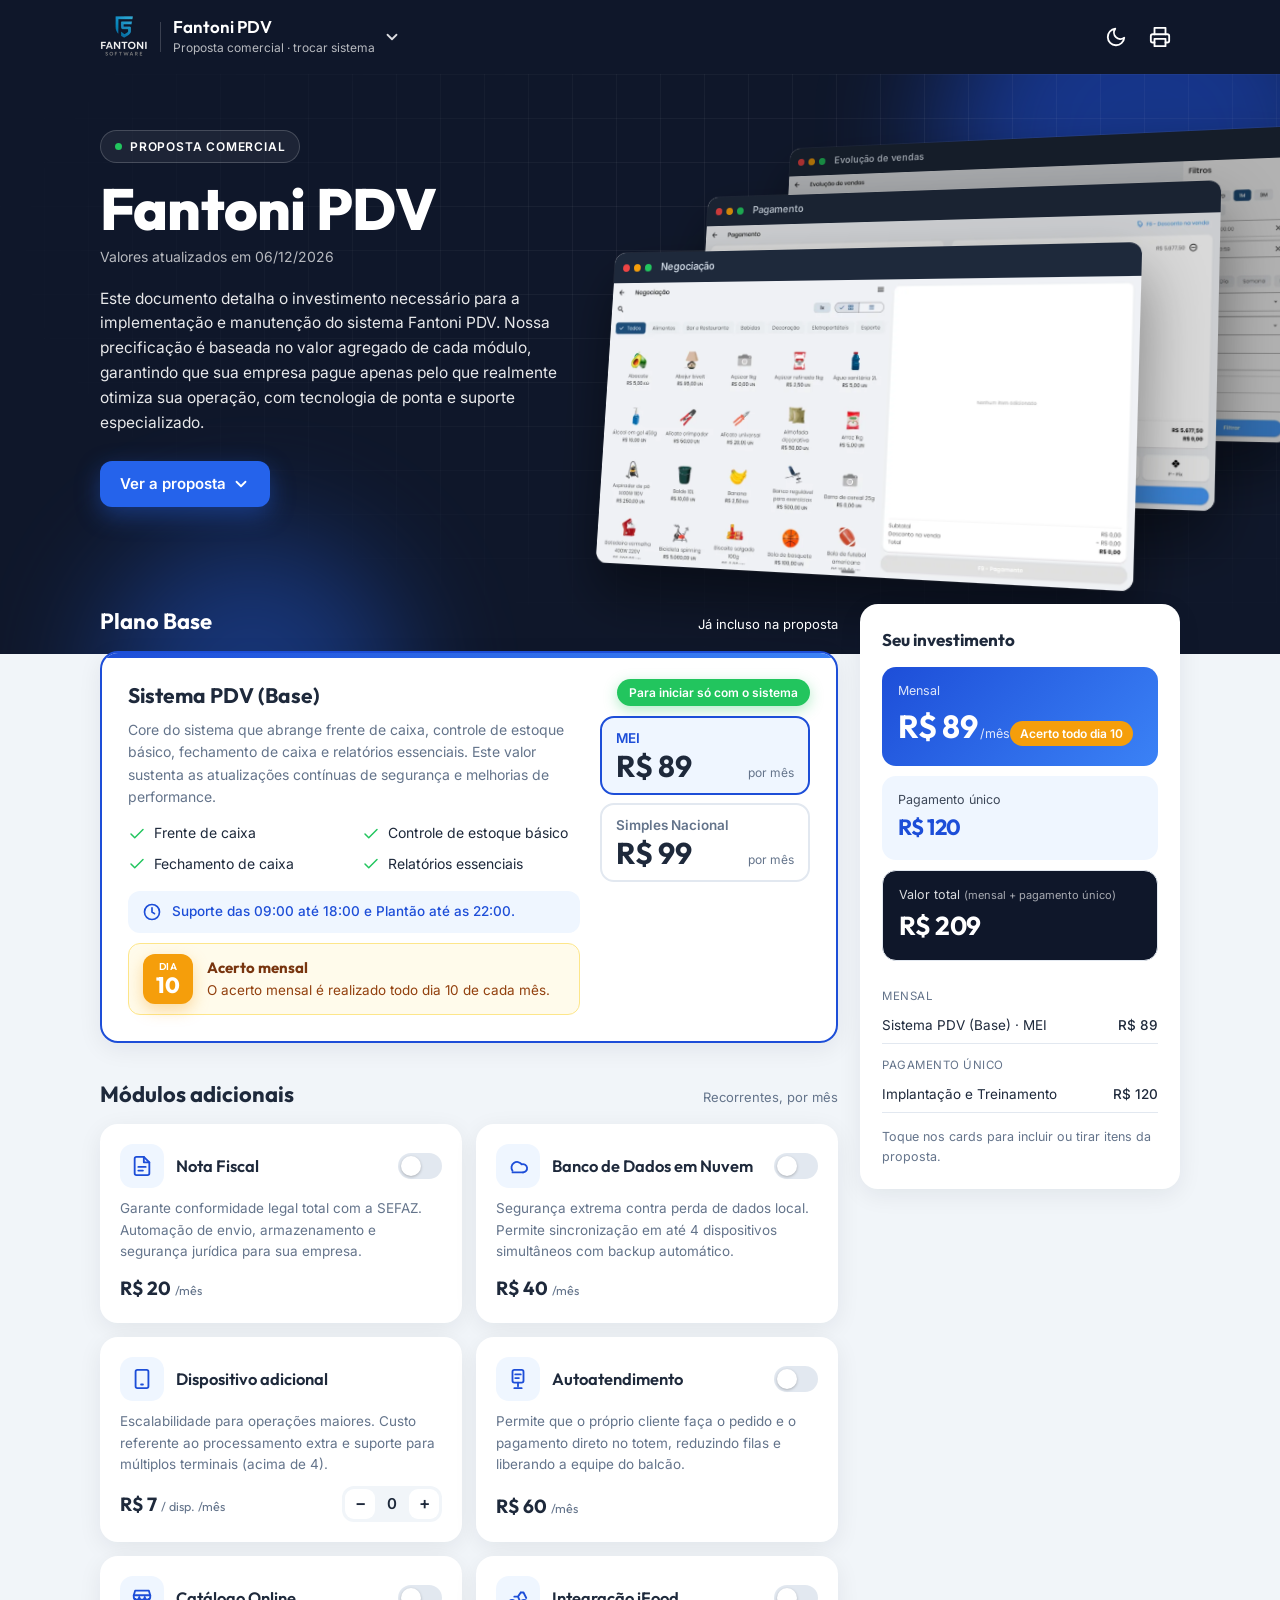
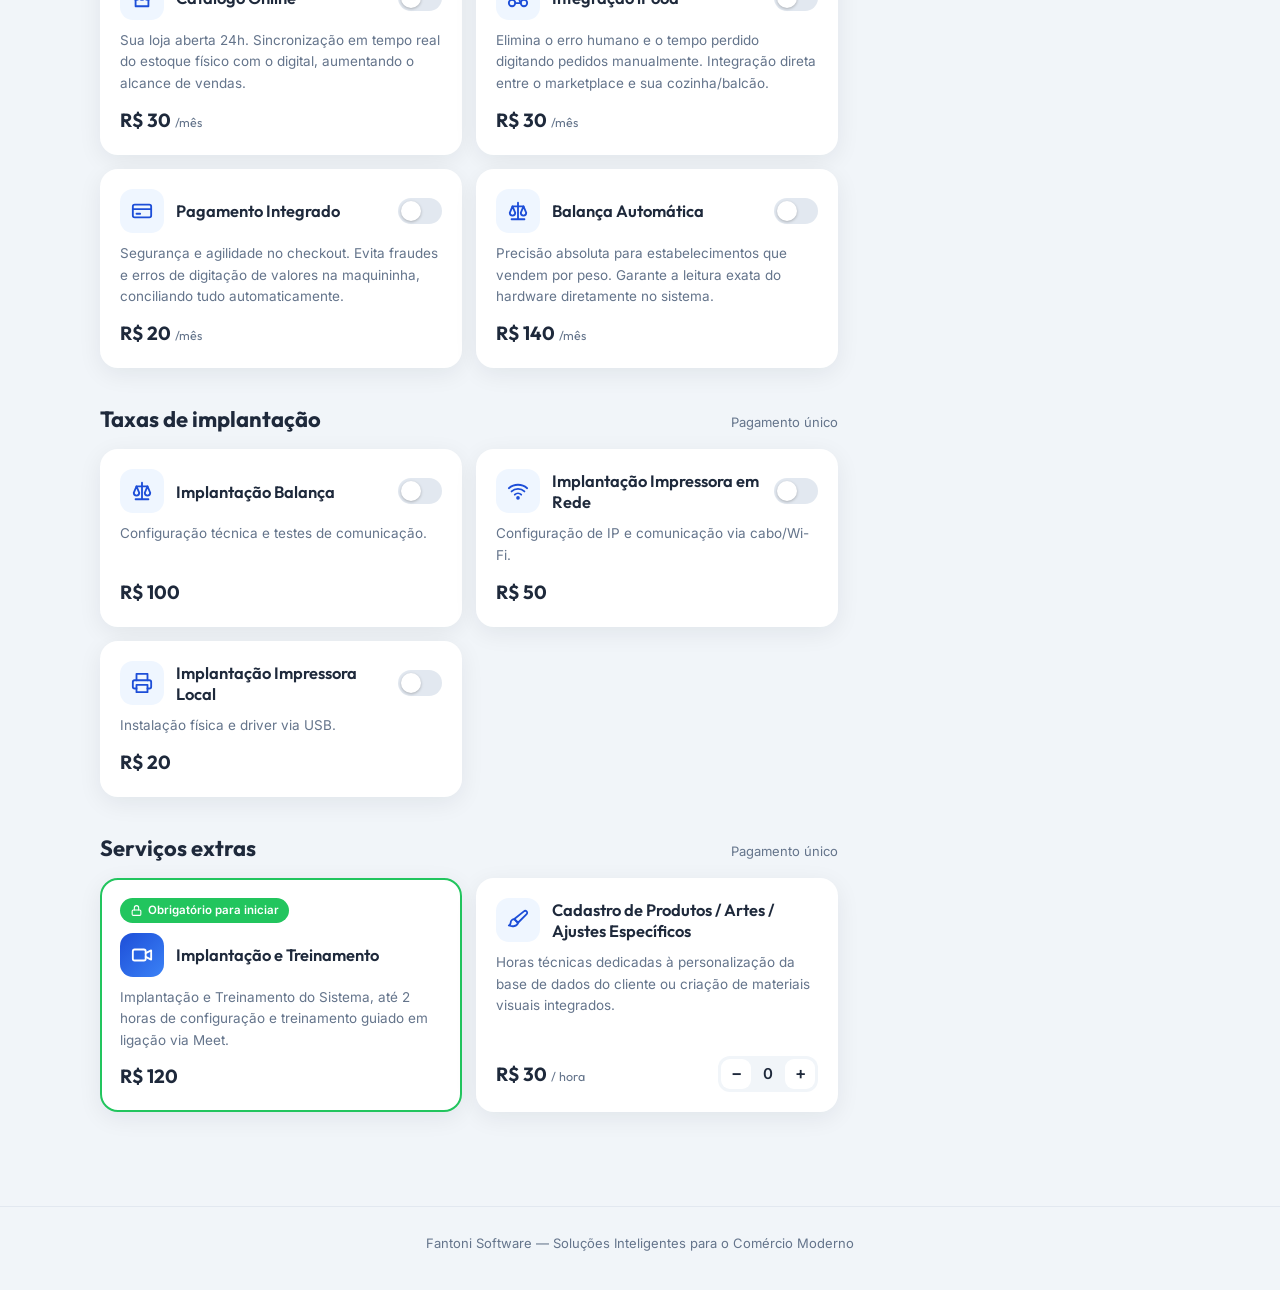
==== commit 2868149b: "Link PRO: valores da tabela de novembro de 2026 Plano base R$ 139, adicionais, sistemas extras, impl" ====
--- a/public/index.html
+++ b/public/index.html
@@ -42,6 +42,7 @@
   <div class="bolhas"><i></i><i></i><i></i></div>
   <div class="grade-fundo"></div>
   <div class="wrap">
+    <div class="telas-3d" id="telas" aria-hidden="true"></div>
     <span class="selo"><i></i>Proposta comercial</span>
     <h1 id="titulo">Fantoni PDV</h1>
     <p class="data" id="data"></p>
@@ -57,7 +58,7 @@
   <aside class="resumo" id="resumo">
     <div class="caixa">
       <h3>Seu investimento</h3>
-      <div class="total"><span>Mensal</span><b id="t-mensal">R$ 0</b><small>/mês</small><em class="dia10">Acerto todo dia 10</em></div>
+      <div class="total"><span>Mensal</span><b id="t-mensal">R$ 0</b><small>/mês</small><em class="dia10" id="acerto-curto">Acerto todo dia 10</em></div>
       <div class="total unico"><span>Pagamento único</span><b id="t-unico">R$ 0</b></div>
       <div class="total geral"><span>Valor total <small>(mensal + pagamento único)</small></span><b id="t-geral">R$ 0</b></div>
       <ul id="lista"></ul>
--- a/public/estilo.css
+++ b/public/estilo.css
@@ -76,6 +76,27 @@
 .hero h1 { font-family: var(--titulo); font-size: clamp(32px, 6vw, 58px); font-weight: 800; margin: 14px 0 4px; letter-spacing: -.8px; line-height: 1.12; }
 .hero .data { margin: 0 0 18px; opacity: .7; font-size: 14px; }
 .hero .intro { max-width: 680px; margin: 0; opacity: .9; font-size: 15.5px; }
+
+/* telas do sistema em 3D, à direita da abertura */
+.telas-3d { display: none; }
+.hero.com-telas { min-height: 580px; }
+.hero.com-telas .wrap > :not(.telas-3d) { max-width: 47%; position: relative; z-index: 1; }
+.hero.com-telas .telas-3d { display: block; position: absolute; top: -24px; right: -70px; width: 60%; height: 470px; perspective: 1600px; }
+.tela { position: absolute; margin: 0; width: 84%; transform: var(--giro); transition: transform .9s ease, top .9s ease, right .9s ease, left .9s ease, filter .9s ease; }
+.tela .cartao { border-radius: 12px; overflow: hidden; background: #fff; box-shadow: 0 30px 60px rgba(0,0,0,.45), 0 0 0 1px rgba(255,255,255,.08); animation: paira 7s ease-in-out infinite alternate; }
+.tela img, .tela .vazia { display: block; width: 100%; }
+.tela .vazia { aspect-ratio: 16 / 10; }
+.tela .vazia { display: grid; place-items: center; background: linear-gradient(135deg, #f8fafc, #e2e8f0); color: #64748b; font-size: 13px; font-weight: 600; }
+.janela { display: flex; align-items: center; gap: 5px; padding: 7px 10px; background: #1e293b; color: #cbd5e1; font-size: 11px; font-weight: 600; }
+.janela i { width: 8px; height: 8px; border-radius: 50%; background: #ef4444; }
+.janela i:nth-child(2) { background: #f59e0b; }
+.janela i:nth-child(3) { background: #22c55e; margin-right: 6px; }
+.tela.t3 { top: 0; right: 0; --giro: rotateY(-20deg) rotateX(7deg) translateZ(-120px); z-index: 1; filter: brightness(.7); }
+.tela.t2 { top: 70px; right: 9%; --giro: rotateY(-20deg) rotateX(7deg) translateZ(-50px); z-index: 2; filter: brightness(.85); }
+.tela.t1 { top: 145px; right: 18%; --giro: rotateY(-20deg) rotateX(7deg) translateZ(30px); z-index: 3; }
+@keyframes paira { to { transform: translateY(-14px); } }
+.telas-3d:hover .tela.t3 { transform: rotateY(-12deg) rotateX(5deg) translateZ(-120px) translateX(30px); }
+.telas-3d:hover .tela.t1 { transform: rotateY(-12deg) rotateX(5deg) translateZ(30px) translateX(-30px); }
 .cta { display: inline-flex; align-items: center; gap: 6px; margin-top: 26px; background: var(--botao); color: #fff; box-shadow: 0 8px 24px var(--botao-sombra); text-decoration: none; font-weight: 600; padding: 11px 20px; border-radius: 12px; transition: transform .15s; }
 .cta:hover { transform: translateY(-2px); }
 
@@ -113,6 +134,11 @@
 .regime b { font-family: var(--titulo); font-size: 30px; font-weight: 700; letter-spacing: -.6px; line-height: 1.1; }
 .regime small { color: var(--muted); font-size: 12px; text-align: right; }
 .regime:hover { border-color: var(--cor2); }
+.preco-unico { width: 210px; border: 2px solid var(--cor); background: var(--cor-suave); border-radius: 14px; padding: 12px 14px; display: flex; flex-direction: column; text-align: left; }
+.preco-unico span { font-weight: 600; font-size: 13.5px; color: var(--cor); }
+.preco-unico b { font-family: var(--titulo); font-size: 34px; font-weight: 700; letter-spacing: -.6px; line-height: 1.15; }
+.preco-unico small { color: var(--muted); font-size: 12px; }
+.preco-unico em { font-style: normal; font-size: 12px; color: var(--muted); margin-top: 8px; padding-top: 8px; border-top: 1px solid var(--line); }
 .regime[aria-checked="true"] { border-color: var(--cor); background: var(--cor-suave); }
 .regime[aria-checked="true"] span { color: var(--cor); }
 
@@ -130,6 +156,8 @@
 .item.on .ico { background: linear-gradient(135deg, var(--cor), var(--cor2)); color: #fff; }
 .item h4 { margin: 0; font-family: var(--titulo); font-size: 16.5px; font-weight: 600; line-height: 1.3; flex: 1; }
 .item p { margin: 0; color: var(--muted); font-size: 13.5px; flex: 1; }
+.item h4 .tag { display: inline-block; margin-left: 6px; vertical-align: 2px; font-family: Inter, sans-serif; font-size: 11px; font-weight: 600; color: var(--cor); background: var(--cor-suave); padding: 2px 8px; border-radius: 99px; }
+.nota-grupo { margin: -4px 0 12px; color: var(--muted); font-size: 13.5px; }
 .item .pe { display: flex; align-items: center; justify-content: space-between; gap: 10px; }
 .item .valor { font-family: var(--titulo); font-weight: 700; font-size: 19px; }
 .item .valor small { font-weight: 400; color: var(--muted); font-size: 12.5px; }
@@ -171,6 +199,17 @@
 .surge.visivel { opacity: 1; transform: none; }
 
 @media (max-width: 900px) {
+  .hero.com-telas { min-height: 0; }
+  .hero.com-telas .wrap > :not(.telas-3d) { max-width: none; }
+  .hero.com-telas .telas-3d { position: relative; top: 0; right: 0; width: 100%; height: clamp(230px, 62vw, 470px); margin-bottom: 10px; order: -1; }
+  .hero.com-telas .wrap { display: flex; flex-direction: column; align-items: flex-start; }
+  .hero.com-telas { padding-top: 28px; }
+  .hero.com-telas .telas-3d { align-self: stretch; }
+  /* pilha centralizada e menos inclinada: a da frente à esquerda, as de trás aparecendo à direita */
+  .tela { width: 80%; right: auto; }
+  .tela.t3 { top: 0; left: 18%; --giro: rotateY(-12deg) rotateX(5deg) translateZ(-80px); }
+  .tela.t2 { top: 9%; left: 10%; --giro: rotateY(-12deg) rotateX(5deg) translateZ(-35px); }
+  .tela.t1 { top: 19%; left: 2%; --giro: rotateY(-12deg) rotateX(5deg) translateZ(20px); }
   .grade { grid-template-columns: 1fr; }
   .resumo { position: sticky; bottom: 0; z-index: 15; margin: 0 -20px -60px; }
   .caixa { position: static; border-radius: var(--raio) var(--raio) 0 0; padding: 14px 18px; box-shadow: 0 -6px 24px rgba(0,0,0,.12); display: grid; grid-template-columns: 1fr 1fr; gap: 10px; }
@@ -193,6 +232,7 @@
   .preco-base .oferta { align-self: flex-start; }
   .regimes { width: auto; flex-direction: row; }
   .regime { flex: 1; }
+  .preco-unico { width: auto; }
   .regime b { font-size: 24px; }
 }
 @media (prefers-reduced-motion: reduce) { * { animation: none !important; transition: none !important; } .surge { opacity: 1; transform: none; } }
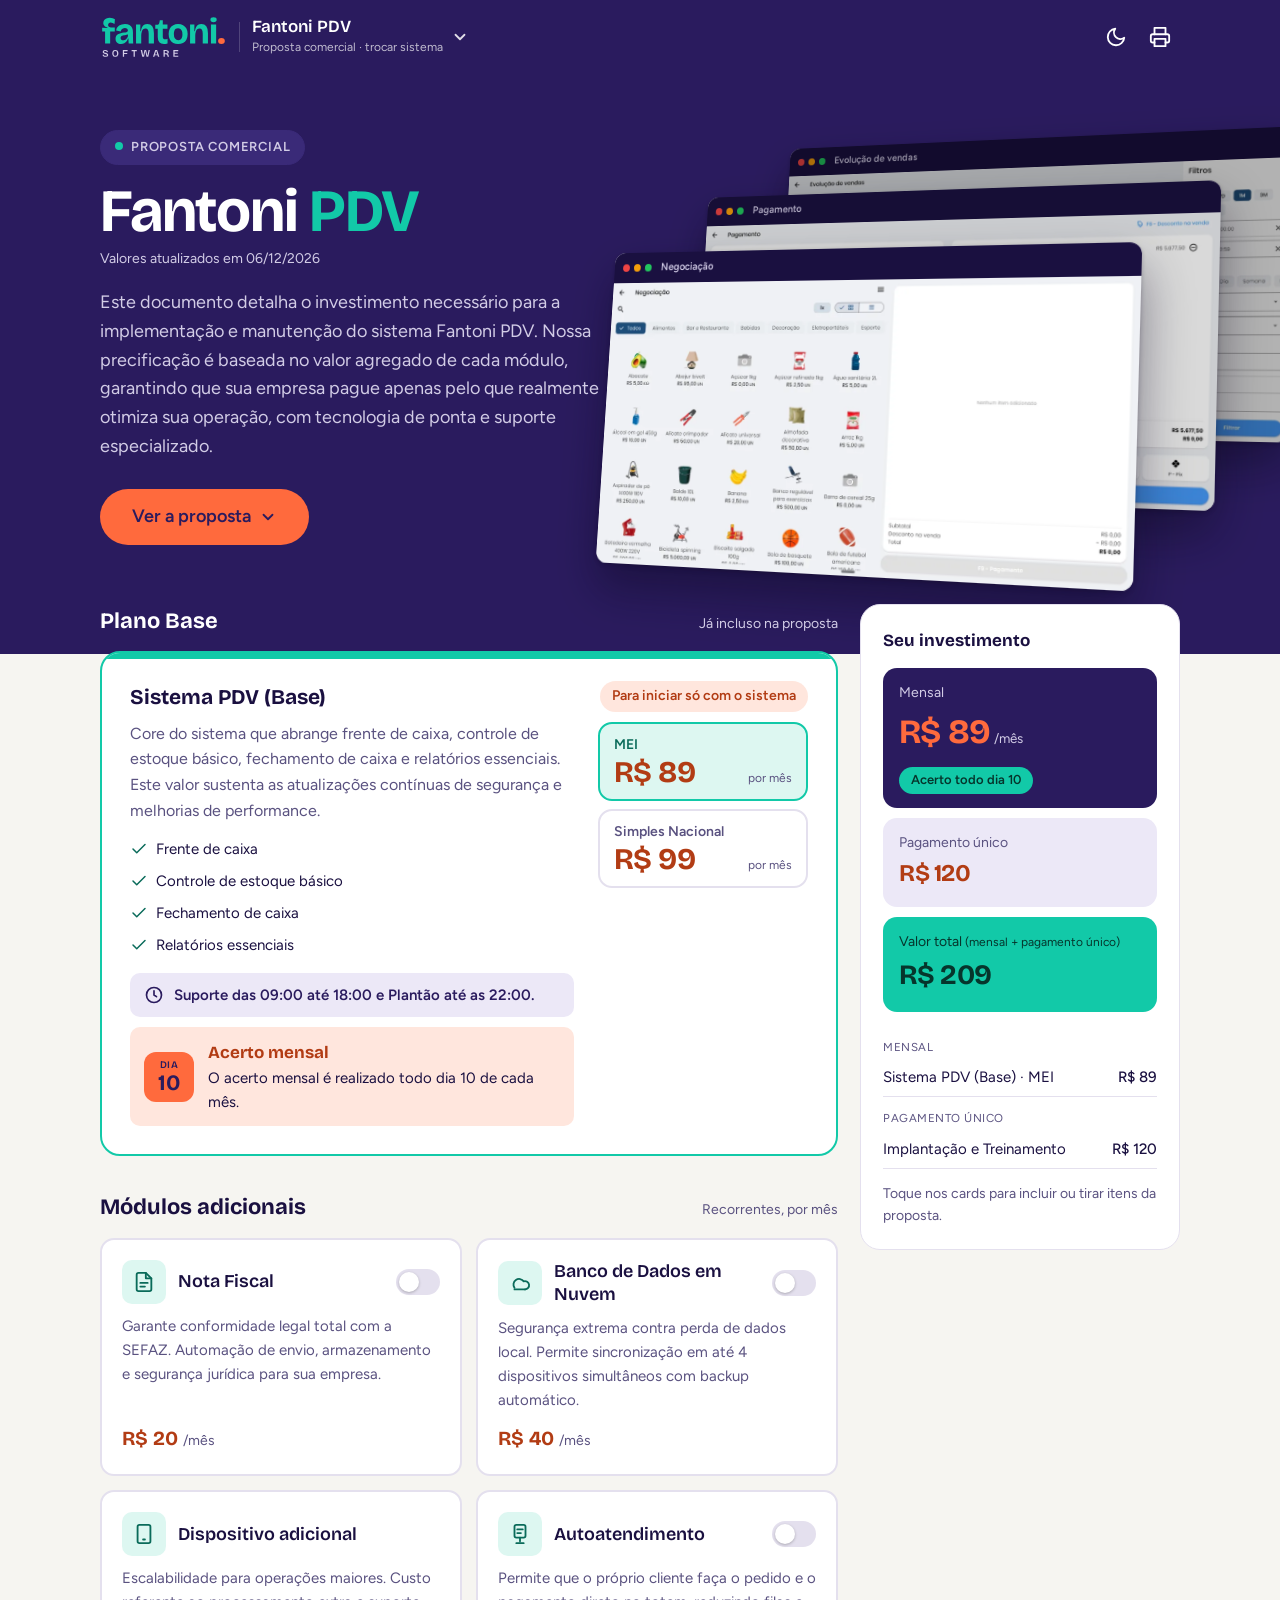
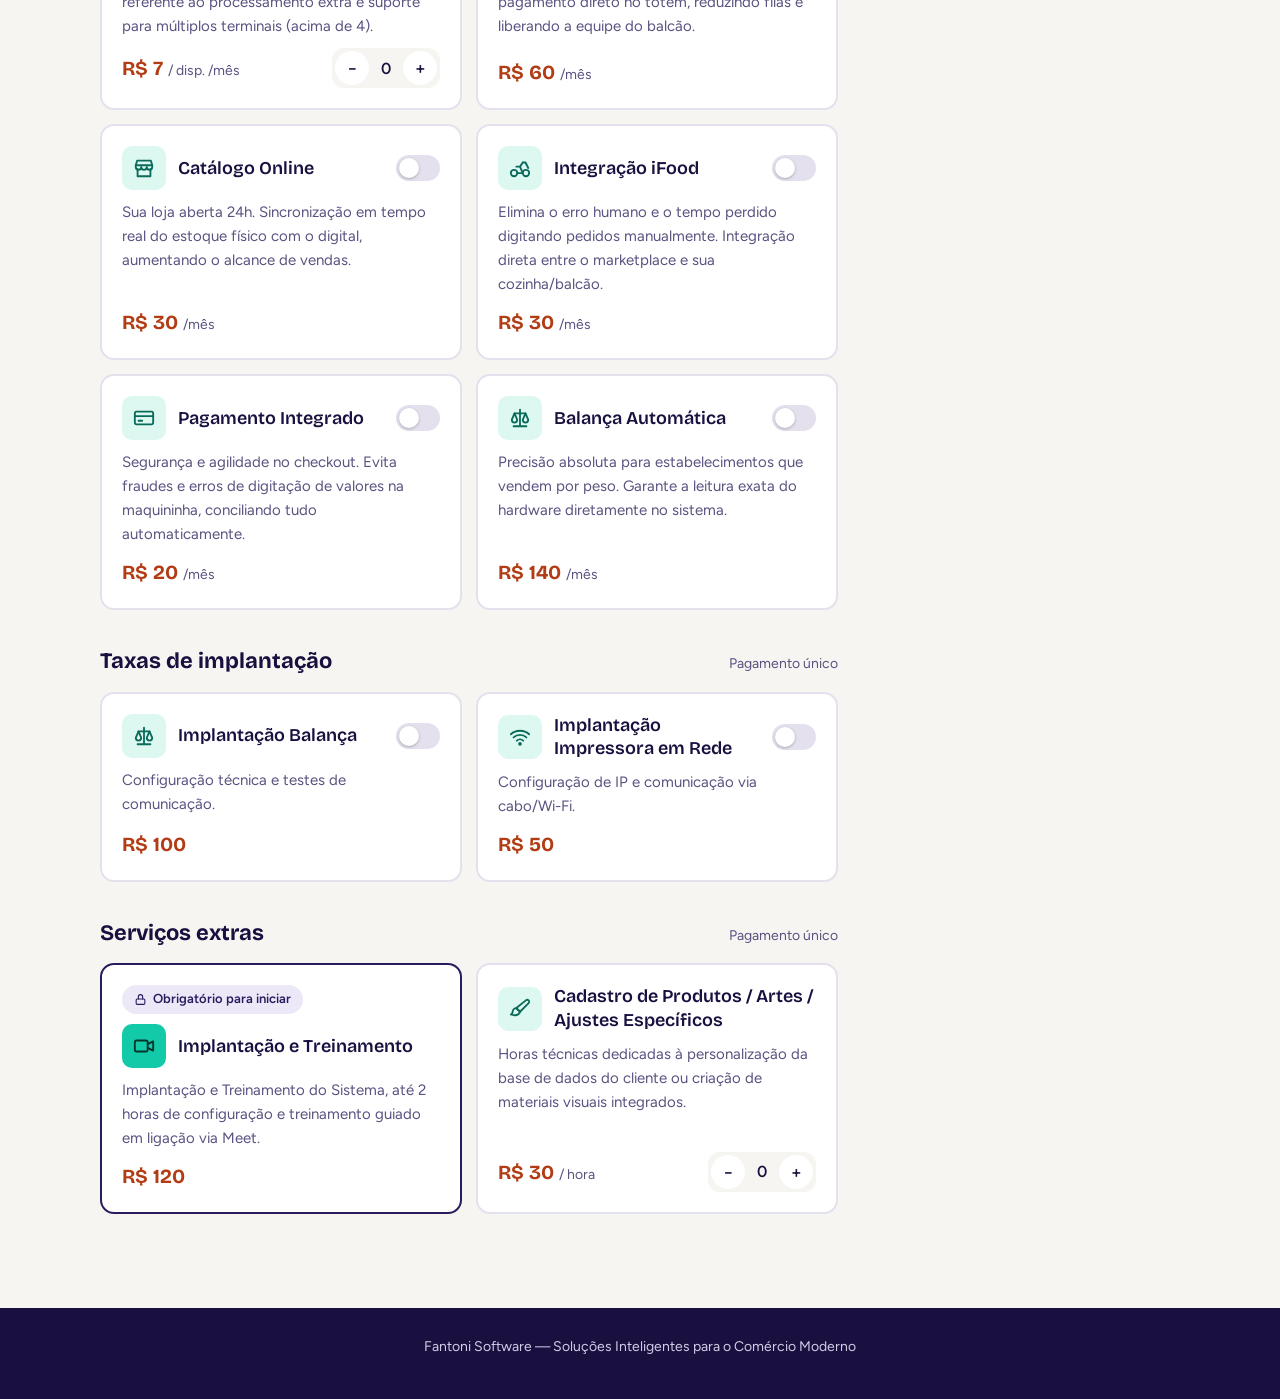
==== commit 5d4866cc: "Visual novo: design system da Fantoni Software Tokens oficiais (verde-água, roxo e laranja), Bricola" ====
--- a/public/index.html
+++ b/public/index.html
@@ -10,14 +10,15 @@
 </script>
 <link rel="preconnect" href="https://fonts.googleapis.com">
 <link rel="preconnect" href="https://fonts.gstatic.com" crossorigin>
-<link href="https://fonts.googleapis.com/css2?family=Inter:wght@400;500;600;700&family=Outfit:wght@500;600;700;800&display=swap" rel="stylesheet">
+<link href="https://fonts.googleapis.com/css2?family=Bricolage+Grotesque:opsz,wght@12..96,600;12..96,700&family=Figtree:wght@400;500;600;700&display=swap" rel="stylesheet">
+<link rel="icon" href="favicon.svg" type="image/svg+xml">
 <link rel="stylesheet" href="estilo.css">
 </head>
 <body>
 <div class="barra">
   <div class="wrap">
     <div class="marca">
-      <img class="logo" src="logo.webp" alt="Fantoni Software"><span class="sep"></span>
+      <img class="logo" src="logo-fantoni.svg" alt="fantoni. Software"><span class="sep"></span>
       <div class="sistemas">
         <button class="nome-site" id="nome-site" aria-haspopup="true" aria-expanded="false" title="Trocar de sistema">
           <span><b id="nome-sistema">Fantoni PDV</b><small>Proposta comercial<span class="dica-troca"> · trocar sistema</span></small></span>
@@ -39,8 +40,6 @@
 </div>
 
 <header class="hero">
-  <div class="bolhas"><i></i><i></i><i></i></div>
-  <div class="grade-fundo"></div>
   <div class="wrap">
     <div class="telas-3d" id="telas" aria-hidden="true"></div>
     <span class="selo"><i></i>Proposta comercial</span>
--- a/public/estilo.css
+++ b/public/estilo.css
@@ -1,20 +1,19 @@
-/* Cores — tema claro por padrão, escuro segue o Windows a menos que a pessoa escolha no botão do topo */
-/* Cores e fontes da Fantoni Software (as mesmas do site fantonisoftware.com.br) */
+/* Design system da Fantoni Software (tokens de fantoni-design-system-2026-11-12):
+   verde-água 60% · roxo 30% · laranja 10% (só no que se clica ou se compra). Sem degradê, brilho ou sombra colorida.
+   Tema claro por padrão; o escuro segue o Windows, a menos que a pessoa escolha no botão do topo. */
 :root {
-  --bg: #f1f5f9; --surface: #fff; --line: #e2e8f0; --text: #1e293b; --muted: #64748b; --raio: 18px;
-  --topo: #0f172a; --cor: #1d4ed8; --cor2: #3b82f6; --cor-suave: #eff6ff; --ok: #22c55e; --ambar: #f59e0b;
-  --sombra: 0 6px 24px rgba(15, 23, 42, .07);
-  --titulo: Outfit, Inter, system-ui, sans-serif;
-  --brilho1: #1d4ed8; --brilho2: #2563eb; --botao: #2563eb; --botao-sombra: rgba(37,99,235,.4);
+  --bg: #f6f5f1; --surface: #ffffff; --line: #e4e0ee; --text: #1a1040; --muted: #5a5280; --raio: 14px;
+  --topo: #2a1b5e; --roxo-elevado: #3a2a78; --on-roxo-suave: #d2cce6; --roxo-texto: #2a1b5e; --lilas: #ece8f7;
+  --marca: #12c9a8; --on-marca: #06352c; --cor: #0a6b5a; --cor-suave: #ddf7f1;
+  --laranja: #ff6a3d; --laranja-hover: #f2582a; --on-laranja: #2a1b5e; --laranja-texto: #b23c14; --laranja-suave: #ffe6dd;
+  --sombra: none; --sombra-tela: 0 2px 4px rgba(10,6,32,.25), 0 24px 48px rgba(10,6,32,.45);
+  --titulo: "Bricolage Grotesque", "Trebuchet MS", system-ui, sans-serif;
+  --texto: Figtree, "Segoe UI", system-ui, sans-serif;
 }
 @media (prefers-color-scheme: dark) {
-  :root:not([data-tema="claro"]) { --bg: #0b1120; --surface: #162033; --line: #24324a; --text: #e2e8f0; --muted: #94a3b8; --topo: #0f172a; --cor: #3b82f6; --cor2: #60a5fa; --cor-suave: #172554; --sombra: none; }
-}
-:root[data-tema="escuro"] { --bg: #0b1120; --surface: #162033; --line: #24324a; --text: #e2e8f0; --muted: #94a3b8; --topo: #0f172a; --cor: #3b82f6; --cor2: #60a5fa; --cor-suave: #172554; --sombra: none; }
-/* Link PRO: mesma página em laranja (como no site de vídeos) */
-:root[data-sistema="linkpro"] { --cor: #e8650f; --cor2: #fb8a3c; --cor-suave: #fff1e6; --brilho1: #c2410c; --brilho2: #ea580c; --botao: #ea580c; --botao-sombra: rgba(234,88,12,.4); }
-@media (prefers-color-scheme: dark) { :root[data-sistema="linkpro"]:not([data-tema="claro"]) { --cor: #ff8a3d; --cor2: #fdba74; --cor-suave: #3a2416; } }
-:root[data-sistema="linkpro"][data-tema="escuro"] { --cor: #ff8a3d; --cor2: #fdba74; --cor-suave: #3a2416; }
+  :root:not([data-tema="claro"]) { --bg: #120b2e; --surface: #1e1450; --line: #3a2a78; --text: #f4f2fa; --muted: #b9b0d9; --roxo-texto: #c9bef5; --lilas: #2e2266; --cor: #3fe0c2; --cor-suave: #0b3f38; --laranja-hover: #ff8259; --on-laranja: #1a1040; --laranja-texto: #ff8a63; --laranja-suave: #4a1d0f; }
+}
+:root[data-tema="escuro"] { --bg: #120b2e; --surface: #1e1450; --line: #3a2a78; --text: #f4f2fa; --muted: #b9b0d9; --roxo-texto: #c9bef5; --lilas: #2e2266; --cor: #3fe0c2; --cor-suave: #0b3f38; --laranja-hover: #ff8259; --on-laranja: #1a1040; --laranja-texto: #ff8a63; --laranja-suave: #4a1d0f; }
 .lua { display: none; }
 :root[data-tema="claro"] .sol { display: none; }
 :root[data-tema="claro"] .lua { display: block; }
@@ -23,7 +22,7 @@
 
 * { box-sizing: border-box; }
 html { scroll-behavior: smooth; }
-body { margin: 0; background: var(--bg); color: var(--text); font: 15px/1.6 Inter, system-ui, "Segoe UI", sans-serif; transition: background .3s; }
+body { margin: 0; background: var(--bg); color: var(--text); font: 16px/1.6 var(--texto); transition: background .3s; }
 button { font: inherit; color: inherit; cursor: pointer; }
 .wrap { max-width: 1120px; margin: 0 auto; padding: 0 20px; }
 
@@ -31,7 +30,7 @@
 .barra { background: var(--topo); color: #fff; position: sticky; top: 0; z-index: 20; }
 .barra .wrap { height: 74px; display: flex; align-items: center; justify-content: space-between; }
 .marca { display: flex; align-items: center; gap: 12px; }
-.marca .logo { height: 60px; margin: 0 -6px; width: auto; display: block; }
+.marca .logo { height: 44px; width: auto; display: block; }
 .marca .sep { width: 1px; height: 30px; background: rgba(255,255,255,.18); }
 .marca b { display: block; font-family: var(--titulo); font-weight: 600; font-size: 17px; line-height: 1.2; }
 .marca small { display: block; font-size: 12px; opacity: .7; }
@@ -41,14 +40,14 @@
 .barra .nome-site { gap: 8px; align-items: center; padding: 6px 10px; margin-left: -10px; text-align: left; }
 .nome-site .seta { transition: transform .15s; opacity: .85; flex: none; }
 .nome-site[aria-expanded="true"] .seta { transform: rotate(180deg); }
-.menu-sistemas { position: absolute; top: calc(100% + 10px); left: -10px; z-index: 30; width: 300px; background: var(--surface); color: var(--text); border-radius: 14px; padding: 8px; box-shadow: 0 10px 30px rgba(0,0,0,.25); display: none; }
+.menu-sistemas { position: absolute; top: calc(100% + 10px); left: -10px; z-index: 30; width: 300px; background: var(--surface); color: var(--text); border: 1px solid var(--line); border-radius: var(--raio); padding: 8px; box-shadow: 0 8px 24px rgba(26,16,64,.16); display: none; }
 .menu-sistemas.aberto { display: block; animation: entra .15s ease; }
 .menu-sistemas .rotulo { font-size: 11.5px; color: var(--muted); padding: 4px 10px 6px; text-transform: uppercase; letter-spacing: .5px; }
 .menu-sistemas a { display: flex; align-items: center; gap: 12px; padding: 10px; border-radius: 10px; color: inherit; text-decoration: none; }
 .menu-sistemas a:hover { background: var(--bg); }
-.menu-sistemas .bola { width: 36px; height: 36px; border-radius: 10px; flex: none; display: grid; place-items: center; color: #fff; font-weight: 700; font-size: 12px; font-family: var(--titulo); }
-.menu-sistemas .bola.pdv { background: #1d4ed8; }
-.menu-sistemas .bola.linkpro { background: #e8650f; }
+.menu-sistemas .bola { width: 36px; height: 36px; border-radius: 10px; flex: none; display: grid; place-items: center; font-weight: 700; font-size: 12px; font-family: var(--titulo); }
+.menu-sistemas .bola.pdv { background: #2a1b5e; color: #12c9a8; }
+.menu-sistemas .bola.linkpro { background: #12c9a8; color: #06352c; }
 .menu-sistemas .n1 { font-weight: 600; font-size: 14.5px; display: block; }
 .menu-sistemas .n2 { font-size: 12px; color: var(--muted); display: block; }
 .menu-sistemas .atual { margin-left: auto; font-size: 11px; color: var(--cor); font-weight: 600; }
@@ -59,23 +58,18 @@
 .aguardando b { display: block; color: var(--text); font-family: var(--titulo); font-size: 16px; font-weight: 600; }
 .acoes { display: flex; gap: 4px; }
 .barra button { border: 0; background: none; color: #fff; padding: 9px; border-radius: 10px; display: flex; }
-.barra button:hover { background: rgba(255,255,255,.14); }
+.barra button:hover { background: var(--roxo-elevado); }
+.barra button:focus-visible, .cta:focus-visible, .item:focus-visible, .regime:focus-visible { outline: 3px solid var(--marca); outline-offset: 3px; }
 
 /* abertura */
 .hero { position: relative; overflow: hidden; background: var(--topo); color: #fff; padding: 56px 0 90px; }
 .hero .wrap { position: relative; }
-.bolhas i { position: absolute; border-radius: 50%; filter: blur(60px); opacity: .55; animation: flutua 14s ease-in-out infinite alternate; }
-.bolhas i:nth-child(1) { width: 420px; height: 420px; background: var(--brilho1); top: -140px; right: -80px; }
-.bolhas i:nth-child(2) { width: 300px; height: 300px; background: var(--brilho2); bottom: -180px; left: 8%; animation-delay: -5s; opacity: .4; }
-.bolhas i:nth-child(3) { width: 200px; height: 200px; background: #22c55e; top: 35%; right: 28%; animation-delay: -9s; opacity: .14; }
-.grade-fundo { position: absolute; inset: 0; background-image: linear-gradient(rgba(255,255,255,.05) 1px, transparent 1px), linear-gradient(90deg, rgba(255,255,255,.05) 1px, transparent 1px); background-size: 44px 44px; mask-image: radial-gradient(ellipse at 70% 30%, #000 20%, transparent 75%); -webkit-mask-image: radial-gradient(ellipse at 70% 30%, #000 20%, transparent 75%); }
-@keyframes flutua { to { transform: translate(40px, 30px) scale(1.12); } }
-.selo { display: table; font-size: 12px; font-weight: 600; letter-spacing: .8px; text-transform: uppercase; background: rgba(255,255,255,.06); border: 1px solid rgba(255,255,255,.18); padding: 6px 14px; border-radius: 99px; }
-.selo i { display: inline-block; width: 7px; height: 7px; border-radius: 50%; background: var(--ok); margin-right: 8px; vertical-align: 1px; box-shadow: 0 0 0 0 rgba(34,197,94,.6); animation: brilha 2s infinite; }
-@keyframes brilha { 70% { box-shadow: 0 0 0 7px rgba(34,197,94,0); } 100% { box-shadow: 0 0 0 0 rgba(34,197,94,0); } }
-.hero h1 { font-family: var(--titulo); font-size: clamp(32px, 6vw, 58px); font-weight: 800; margin: 14px 0 4px; letter-spacing: -.8px; line-height: 1.12; }
-.hero .data { margin: 0 0 18px; opacity: .7; font-size: 14px; }
-.hero .intro { max-width: 680px; margin: 0; opacity: .9; font-size: 15.5px; }
+.selo { display: table; font-size: 13px; font-weight: 600; letter-spacing: .8px; text-transform: uppercase; color: var(--on-roxo-suave); border: 1px solid var(--roxo-elevado); background: var(--roxo-elevado); padding: 6px 14px; border-radius: 999px; }
+.selo i { display: inline-block; width: 8px; height: 8px; border-radius: 50%; background: var(--marca); margin-right: 8px; vertical-align: 1px; }
+.hero h1 { font-family: var(--titulo); font-size: clamp(34px, 6vw, 60px); font-weight: 700; margin: 14px 0 4px; letter-spacing: -.02em; line-height: 1.08; }
+.hero h1 em { font-style: normal; color: var(--marca); }
+.hero .data { margin: 0 0 18px; color: var(--on-roxo-suave); font-size: 14px; }
+.hero .intro { max-width: 680px; margin: 0; color: var(--on-roxo-suave); font-size: 18px; }
 
 /* telas do sistema em 3D, à direita da abertura */
 .telas-3d { display: none; }
@@ -83,11 +77,11 @@
 .hero.com-telas .wrap > :not(.telas-3d) { max-width: 47%; position: relative; z-index: 1; }
 .hero.com-telas .telas-3d { display: block; position: absolute; top: -24px; right: -70px; width: 60%; height: 470px; perspective: 1600px; }
 .tela { position: absolute; margin: 0; width: 84%; transform: var(--giro); transition: transform .9s ease, top .9s ease, right .9s ease, left .9s ease, filter .9s ease; }
-.tela .cartao { border-radius: 12px; overflow: hidden; background: #fff; box-shadow: 0 30px 60px rgba(0,0,0,.45), 0 0 0 1px rgba(255,255,255,.08); animation: paira 7s ease-in-out infinite alternate; }
+.tela .cartao { border-radius: 12px; overflow: hidden; background: #fff; box-shadow: var(--sombra-tela); animation: paira 7s ease-in-out infinite alternate; }
 .tela img, .tela .vazia { display: block; width: 100%; }
 .tela .vazia { aspect-ratio: 16 / 10; }
-.tela .vazia { display: grid; place-items: center; background: linear-gradient(135deg, #f8fafc, #e2e8f0); color: #64748b; font-size: 13px; font-weight: 600; }
-.janela { display: flex; align-items: center; gap: 5px; padding: 7px 10px; background: #1e293b; color: #cbd5e1; font-size: 11px; font-weight: 600; }
+.tela .vazia { display: grid; place-items: center; background: #f6f5f1; color: #5a5280; font-size: 13px; font-weight: 600; }
+.janela { display: flex; align-items: center; gap: 5px; padding: 7px 10px; background: #1a1040; color: #d2cce6; font-size: 11px; font-weight: 600; }
 .janela i { width: 8px; height: 8px; border-radius: 50%; background: #ef4444; }
 .janela i:nth-child(2) { background: #f59e0b; }
 .janela i:nth-child(3) { background: #22c55e; margin-right: 6px; }
@@ -97,8 +91,8 @@
 @keyframes paira { to { transform: translateY(-14px); } }
 .telas-3d:hover .tela.t3 { transform: rotateY(-12deg) rotateX(5deg) translateZ(-120px) translateX(30px); }
 .telas-3d:hover .tela.t1 { transform: rotateY(-12deg) rotateX(5deg) translateZ(30px) translateX(-30px); }
-.cta { display: inline-flex; align-items: center; gap: 6px; margin-top: 26px; background: var(--botao); color: #fff; box-shadow: 0 8px 24px var(--botao-sombra); text-decoration: none; font-weight: 600; padding: 11px 20px; border-radius: 12px; transition: transform .15s; }
-.cta:hover { transform: translateY(-2px); }
+.cta { display: inline-flex; align-items: center; gap: 8px; margin-top: 28px; min-height: 56px; background: var(--laranja); color: var(--on-laranja); text-decoration: none; font-weight: 600; font-size: 18px; padding: 0 32px; border-radius: 999px; transition: background .15s, transform .15s; }
+.cta:hover { background: var(--laranja-hover); transform: translateY(-2px); }
 
 /* conteúdo + resumo lateral */
 .grade { display: grid; grid-template-columns: 1fr 320px; gap: 22px; margin-top: -50px; position: relative; padding-bottom: 60px; }
@@ -106,93 +100,93 @@
 section { margin-bottom: 34px; scroll-margin-top: 80px; }
 .titulo { display: flex; align-items: baseline; justify-content: space-between; gap: 10px; margin: 0 0 12px; }
 .titulo h2 { font-family: var(--titulo); font-size: 22px; font-weight: 700; margin: 0; }
-.titulo span { color: var(--muted); font-size: 13px; }
-section:first-child .titulo h2, section:first-child .titulo span { color: #fff; }
+.titulo span { color: var(--muted); font-size: 14px; }
+section:first-child .titulo h2 { color: #fff; }
+section:first-child .titulo span { color: var(--on-roxo-suave); }
 
 /* plano base */
-.base { background: var(--surface); border-radius: var(--raio); padding: 26px; box-shadow: var(--sombra); display: grid; grid-template-columns: 1fr auto; gap: 20px; border: 2px solid var(--cor); position: relative; overflow: hidden; }
-.base::before { content: ""; position: absolute; inset: 0 0 auto 0; height: 5px; background: linear-gradient(90deg, var(--cor), var(--cor2)); }
+.base { background: var(--surface); border-radius: 20px; padding: 28px; display: grid; grid-template-columns: 1fr auto; gap: 24px; border: 2px solid var(--marca); position: relative; overflow: hidden; }
+.base::before { content: ""; position: absolute; inset: 0 0 auto 0; height: 6px; background: var(--marca); }
 .base h3 { margin: 0 0 6px; font-family: var(--titulo); font-size: 21px; font-weight: 700; }
-.base p { margin: 0 0 14px; color: var(--muted); font-size: 14px; }
-.base ul { list-style: none; margin: 0; padding: 0; display: grid; grid-template-columns: 1fr 1fr; gap: 8px 16px; }
-.base li { display: flex; gap: 8px; align-items: center; font-size: 14px; }
-.base li svg { color: var(--ok); flex: none; }
-.suporte { margin-top: 16px; display: flex; gap: 10px; align-items: center; background: var(--cor-suave); color: var(--cor); padding: 10px 14px; border-radius: 12px; font-size: 13.5px; font-weight: 500; }
-.acerto { margin-top: 10px; display: flex; gap: 14px; align-items: center; background: #fffbeb; border: 1px solid #fde68a; color: #92400e; padding: 10px 14px; border-radius: 12px; font-size: 13.5px; }
-.acerto b { display: block; font-family: var(--titulo); font-size: 15px; color: #78350f; }
-.acerto .dia { flex: none; width: 50px; height: 50px; border-radius: 12px; background: var(--ambar); color: #fff; display: grid; place-content: center; text-align: center; font-family: var(--titulo); font-weight: 800; font-size: 22px; line-height: 1; box-shadow: 0 6px 16px rgba(245,158,11,.35); }
+.base p { margin: 0 0 14px; color: var(--muted); font-size: 16px; }
+.base ul { list-style: none; margin: 0; padding: 0; display: grid; grid-template-columns: repeat(auto-fill, minmax(220px, 1fr)); gap: 8px 16px; }
+.base li { display: flex; gap: 8px; align-items: center; font-size: 15px; }
+.base li svg { color: var(--cor); flex: none; }
+.suporte { margin-top: 16px; display: flex; gap: 10px; align-items: center; background: var(--lilas); color: var(--roxo-texto); padding: 10px 14px; border-radius: 10px; font-size: 15px; font-weight: 600; }
+.acerto { margin-top: 10px; display: flex; gap: 14px; align-items: center; background: var(--laranja-suave); color: var(--text); padding: 12px 14px; border-radius: 10px; font-size: 15px; }
+.acerto b { display: block; font-family: var(--titulo); font-size: 17px; color: var(--laranja-texto); }
+.acerto .dia { flex: none; width: 50px; height: 50px; border-radius: 12px; background: var(--laranja); color: var(--on-laranja); display: grid; place-content: center; text-align: center; font-family: var(--titulo); font-weight: 700; font-size: 22px; line-height: 1; }
 .acerto .dia small { font-size: 10px; font-weight: 600; text-transform: uppercase; letter-spacing: .5px; margin-bottom: 2px; }
-.total .dia10 { display: inline-block; margin-top: 6px; font-style: normal; font-size: 12px; font-weight: 600; background: var(--ambar); color: #fff; padding: 3px 10px; border-radius: 99px; }
-@media (prefers-color-scheme: dark) { :root:not([data-tema="claro"]) .acerto { background: #2a1f0a; border-color: #78350f; color: #fcd34d; } :root:not([data-tema="claro"]) .acerto b { color: #fde68a; } }
-:root[data-tema="escuro"] .acerto { background: #2a1f0a; border-color: #78350f; color: #fcd34d; }
-:root[data-tema="escuro"] .acerto b { color: #fde68a; }
+.total .dia10 { display: inline-block; margin-top: 8px; font-style: normal; font-size: 13px; font-weight: 600; background: var(--marca); color: var(--on-marca); padding: 3px 12px; border-radius: 999px; }
 .preco-base { text-align: right; display: flex; flex-direction: column; align-items: flex-end; }
-.preco-base .oferta { display: inline-block; font-size: 12px; font-weight: 600; background: var(--ok); color: #fff; padding: 4px 12px; border-radius: 99px; margin-bottom: 10px; box-shadow: 0 4px 14px rgba(34,197,94,.35); }
+.preco-base .oferta { display: inline-block; font-size: 14px; font-weight: 600; background: var(--laranja-suave); color: var(--laranja-texto); padding: 4px 12px; border-radius: 999px; margin-bottom: 10px; }
 .regimes { display: flex; flex-direction: column; gap: 8px; width: 210px; }
 .regime { border: 2px solid var(--line); background: var(--surface); border-radius: 14px; padding: 10px 14px; display: grid; grid-template-columns: 1fr auto; align-items: baseline; text-align: left; transition: border-color .2s, background .2s; }
-.regime span { font-weight: 600; font-size: 13.5px; grid-column: 1 / -1; color: var(--muted); }
-.regime b { font-family: var(--titulo); font-size: 30px; font-weight: 700; letter-spacing: -.6px; line-height: 1.1; }
+.regime span { font-weight: 600; font-size: 14px; grid-column: 1 / -1; color: var(--muted); }
+.regime b { font-family: var(--titulo); font-size: 30px; font-weight: 700; letter-spacing: -.02em; line-height: 1.1; color: var(--laranja-texto); }
 .regime small { color: var(--muted); font-size: 12px; text-align: right; }
-.regime:hover { border-color: var(--cor2); }
-.preco-unico { width: 210px; border: 2px solid var(--cor); background: var(--cor-suave); border-radius: 14px; padding: 12px 14px; display: flex; flex-direction: column; text-align: left; }
-.preco-unico span { font-weight: 600; font-size: 13.5px; color: var(--cor); }
-.preco-unico b { font-family: var(--titulo); font-size: 34px; font-weight: 700; letter-spacing: -.6px; line-height: 1.15; }
+.regime:hover { border-color: var(--marca); }
+.preco-unico { width: 210px; border: 2px solid var(--marca); background: var(--cor-suave); border-radius: 14px; padding: 12px 14px; display: flex; flex-direction: column; text-align: left; }
+.preco-unico span { font-weight: 600; font-size: 14px; color: var(--cor); }
+.preco-unico b { font-family: var(--titulo); font-size: 34px; font-weight: 700; letter-spacing: -.02em; line-height: 1.15; color: var(--laranja-texto); }
 .preco-unico small { color: var(--muted); font-size: 12px; }
-.preco-unico em { font-style: normal; font-size: 12px; color: var(--muted); margin-top: 8px; padding-top: 8px; border-top: 1px solid var(--line); }
-.regime[aria-checked="true"] { border-color: var(--cor); background: var(--cor-suave); }
+.preco-unico em { font-style: normal; font-size: 13px; color: var(--muted); margin-top: 8px; padding-top: 8px; border-top: 1px solid var(--line); }
+.regime[aria-checked="true"] { border-color: var(--marca); background: var(--cor-suave); }
 .regime[aria-checked="true"] span { color: var(--cor); }
 
 /* cards de itens */
 .itens { display: grid; grid-template-columns: repeat(2, 1fr); gap: 14px; }
-.item { background: var(--surface); border: 2px solid transparent; border-radius: var(--raio); padding: 18px; text-align: left; box-shadow: var(--sombra); display: flex; flex-direction: column; gap: 10px; transition: border-color .2s, transform .2s; position: relative; }
+.item { background: var(--surface); border: 2px solid var(--line); border-radius: var(--raio); padding: 20px; text-align: left; display: flex; flex-direction: column; gap: 10px; transition: border-color .2s, transform .2s; position: relative; }
 .item:hover { transform: translateY(-3px); }
-.item.on { border-color: var(--cor); }
-.item.obrigatorio { cursor: default; border-color: var(--ok); }
+.item.on { border-color: var(--marca); }
+.item.obrigatorio { cursor: default; border-color: var(--roxo-texto); }
 .item.obrigatorio:hover { transform: none; }
-.item.obrigatorio .ico { background: var(--ok); color: #fff; }
-.selo-obrig { align-self: flex-start; display: inline-flex; align-items: center; gap: 5px; font-size: 11.5px; font-weight: 600; background: var(--ok); color: #fff; padding: 3px 10px; border-radius: 99px; }
+.item.obrigatorio .ico { background: var(--lilas); color: var(--roxo-texto); }
+.selo-obrig { align-self: flex-start; display: inline-flex; align-items: center; gap: 6px; font-size: 13px; font-weight: 600; background: var(--lilas); color: var(--roxo-texto); padding: 4px 12px; border-radius: 999px; }
 .item .cab { display: flex; align-items: center; gap: 12px; }
-.item .ico { width: 44px; height: 44px; flex: none; border-radius: 13px; background: var(--cor-suave); color: var(--cor); display: grid; place-items: center; transition: background .2s, color .2s; }
-.item.on .ico { background: linear-gradient(135deg, var(--cor), var(--cor2)); color: #fff; }
-.item h4 { margin: 0; font-family: var(--titulo); font-size: 16.5px; font-weight: 600; line-height: 1.3; flex: 1; }
-.item p { margin: 0; color: var(--muted); font-size: 13.5px; flex: 1; }
-.item h4 .tag { display: inline-block; margin-left: 6px; vertical-align: 2px; font-family: Inter, sans-serif; font-size: 11px; font-weight: 600; color: var(--cor); background: var(--cor-suave); padding: 2px 8px; border-radius: 99px; }
-.nota-grupo { margin: -4px 0 12px; color: var(--muted); font-size: 13.5px; }
+.item .ico { width: 44px; height: 44px; flex: none; border-radius: 10px; background: var(--cor-suave); color: var(--cor); display: grid; place-items: center; transition: background .2s, color .2s; }
+.item.on .ico { background: var(--marca); color: var(--on-marca); }
+.item h4 { margin: 0; font-family: var(--titulo); font-size: 18px; font-weight: 600; line-height: 1.3; flex: 1; }
+.item p { margin: 0; color: var(--muted); font-size: 15px; flex: 1; }
+.item h4 .tag { display: inline-block; margin-left: 6px; vertical-align: 2px; font-family: var(--texto); font-size: 12px; font-weight: 600; color: var(--cor); background: var(--cor-suave); padding: 2px 10px; border-radius: 999px; }
+.nota-grupo { margin: -4px 0 14px; color: var(--muted); font-size: 16px; }
 .item .pe { display: flex; align-items: center; justify-content: space-between; gap: 10px; }
-.item .valor { font-family: var(--titulo); font-weight: 700; font-size: 19px; }
-.item .valor small { font-weight: 400; color: var(--muted); font-size: 12.5px; }
+.item .valor { font-family: var(--titulo); font-weight: 700; font-size: 20px; color: var(--laranja-texto); }
+.item .valor small { font-family: var(--texto); font-weight: 400; color: var(--muted); font-size: 14px; }
 .chave { width: 44px; height: 26px; border-radius: 99px; background: var(--line); position: relative; flex: none; transition: background .2s; }
 .chave::after { content: ""; position: absolute; top: 3px; left: 3px; width: 20px; height: 20px; border-radius: 50%; background: #fff; box-shadow: 0 1px 3px rgba(0,0,0,.25); transition: transform .2s; }
-.item.on .chave { background: var(--cor); }
+.item.on .chave { background: var(--marca); }
 .item.on .chave::after { transform: translateX(18px); }
 .qtd { display: flex; align-items: center; gap: 4px; background: var(--bg); border-radius: 12px; padding: 3px; }
-.qtd button { border: 0; background: var(--surface); width: 30px; height: 30px; border-radius: 9px; font-size: 17px; font-weight: 600; line-height: 1; }
+.qtd button { border: 0; background: var(--surface); width: 34px; height: 34px; border-radius: 999px; font-size: 17px; font-weight: 600; line-height: 1; }
 .qtd button:hover { color: var(--cor); }
 .qtd span { min-width: 26px; text-align: center; font-weight: 600; }
 
 /* resumo */
 .resumo { position: relative; }
-.caixa { position: sticky; top: 86px; background: var(--surface); border-radius: var(--raio); padding: 22px; box-shadow: var(--sombra); }
+.caixa { position: sticky; top: 86px; background: var(--surface); border: 1px solid var(--line); border-radius: 20px; padding: 22px; }
 .caixa h3 { margin: 0 0 14px; font-family: var(--titulo); font-size: 17px; font-weight: 700; }
-.total { background: linear-gradient(135deg, var(--cor), var(--cor2)); color: #fff; border-radius: 14px; padding: 14px 16px; }
-.total span { display: block; font-size: 12.5px; opacity: .85; }
-.total b { font-family: var(--titulo); font-size: 32px; font-weight: 700; letter-spacing: -.6px; }
-.total small { opacity: .85; margin-left: 3px; }
-.total.unico { background: var(--cor-suave); color: var(--text); margin-top: 10px; }
-.total.unico b { font-size: 22px; color: var(--cor); }
-.total.geral { background: var(--topo); margin-top: 10px; border: 1px solid var(--line); }
-.total.geral span small { opacity: .75; font-size: 11px; margin: 0; }
-.total.geral b { font-size: 26px; }
-.caixa ul { list-style: none; margin: 14px 0 0; padding: 0; font-size: 13.5px; }
+.total { background: var(--topo); color: #fff; border-radius: var(--raio); padding: 14px 16px; }
+.total span { display: block; font-size: 14px; color: var(--on-roxo-suave); }
+.total b { font-family: var(--titulo); font-size: 34px; font-weight: 700; letter-spacing: -.02em; color: var(--laranja); }
+.total small { color: var(--on-roxo-suave); margin-left: 3px; }
+.total.unico { background: var(--lilas); color: var(--text); margin-top: 10px; }
+.total.unico span { color: var(--muted); }
+.total.unico b { font-size: 24px; color: var(--laranja-texto); }
+.total.geral { background: var(--marca); color: var(--on-marca); margin-top: 10px; }
+.total.geral span { color: var(--on-marca); }
+.total.geral span small { color: var(--on-marca); font-size: 12px; margin: 0; }
+.total.geral b { font-size: 28px; color: var(--on-marca); }
+.caixa ul { list-style: none; margin: 14px 0 0; padding: 0; font-size: 15px; }
 .caixa li { display: flex; justify-content: space-between; gap: 10px; padding: 7px 0; border-bottom: 1px solid var(--line); animation: entra .25s ease; }
 .caixa li span:last-child { white-space: nowrap; font-weight: 500; }
 .caixa li.grupo { border: 0; padding: 12px 0 2px; font-size: 11.5px; text-transform: uppercase; letter-spacing: .5px; color: var(--muted); animation: none; }
 @keyframes entra { from { opacity: 0; transform: translateX(-6px); } }
-.dica { margin: 14px 0 0; font-size: 12.5px; color: var(--muted); }
+.dica { margin: 14px 0 0; font-size: 14px; color: var(--muted); }
 .pulsa { animation: pulsa .35s ease; }
 @keyframes pulsa { 50% { transform: scale(1.06); } }
 
-.rodape { padding: 26px 0 36px; color: var(--muted); font-size: 13px; text-align: center; border-top: 1px solid var(--line); }
+.rodape { padding: 28px 0 40px; background: #1a1040; color: #d2cce6; font-size: 14px; text-align: center; }
 
 /* entrada ao rolar */
 .surge { opacity: 0; transform: translateY(18px); transition: opacity .6s ease, transform .6s ease; }
@@ -212,7 +206,7 @@
   .tela.t1 { top: 19%; left: 2%; --giro: rotateY(-12deg) rotateX(5deg) translateZ(20px); }
   .grade { grid-template-columns: 1fr; }
   .resumo { position: sticky; bottom: 0; z-index: 15; margin: 0 -20px -60px; }
-  .caixa { position: static; border-radius: var(--raio) var(--raio) 0 0; padding: 14px 18px; box-shadow: 0 -6px 24px rgba(0,0,0,.12); display: grid; grid-template-columns: 1fr 1fr; gap: 10px; }
+  .caixa { position: static; border-radius: 20px 20px 0 0; padding: 14px 18px; border-width: 1px 0 0; box-shadow: 0 -4px 16px rgba(26,16,64,.12); display: grid; grid-template-columns: 1fr 1fr; gap: 10px; }
   .caixa h3, .caixa ul, .dica { display: none; }
   .total.unico { margin: 0; }
   .total.geral { grid-column: 1 / -1; margin: 0; display: flex; align-items: center; justify-content: space-between; padding: 10px 16px; }
@@ -222,7 +216,8 @@
   .total.unico b { font-size: 18px; }
 }
 @media (max-width: 600px) {
-  .dica-troca, .marca .sep { display: none; }
+  .dica-troca, .marca .sep, .marca small { display: none; }
+  .marca .logo { height: 34px; }
   .marca { gap: 8px; }
   .menu-sistemas { position: fixed; top: 70px; left: 16px; right: 16px; width: auto; }
   .itens { grid-template-columns: 1fr; }
@@ -239,7 +234,7 @@
 
 /* impressão / PDF: só o que foi escolhido */
 @media print {
-  .barra, .cta, .bolhas, .dica, .chave, .qtd button { display: none !important; }
+  .barra, .cta, .dica, .chave, .qtd button { display: none !important; }
   body { background: #fff; }
   .hero { padding: 20px 0; color: #000; background: none; }
   .selo { background: #eee; }
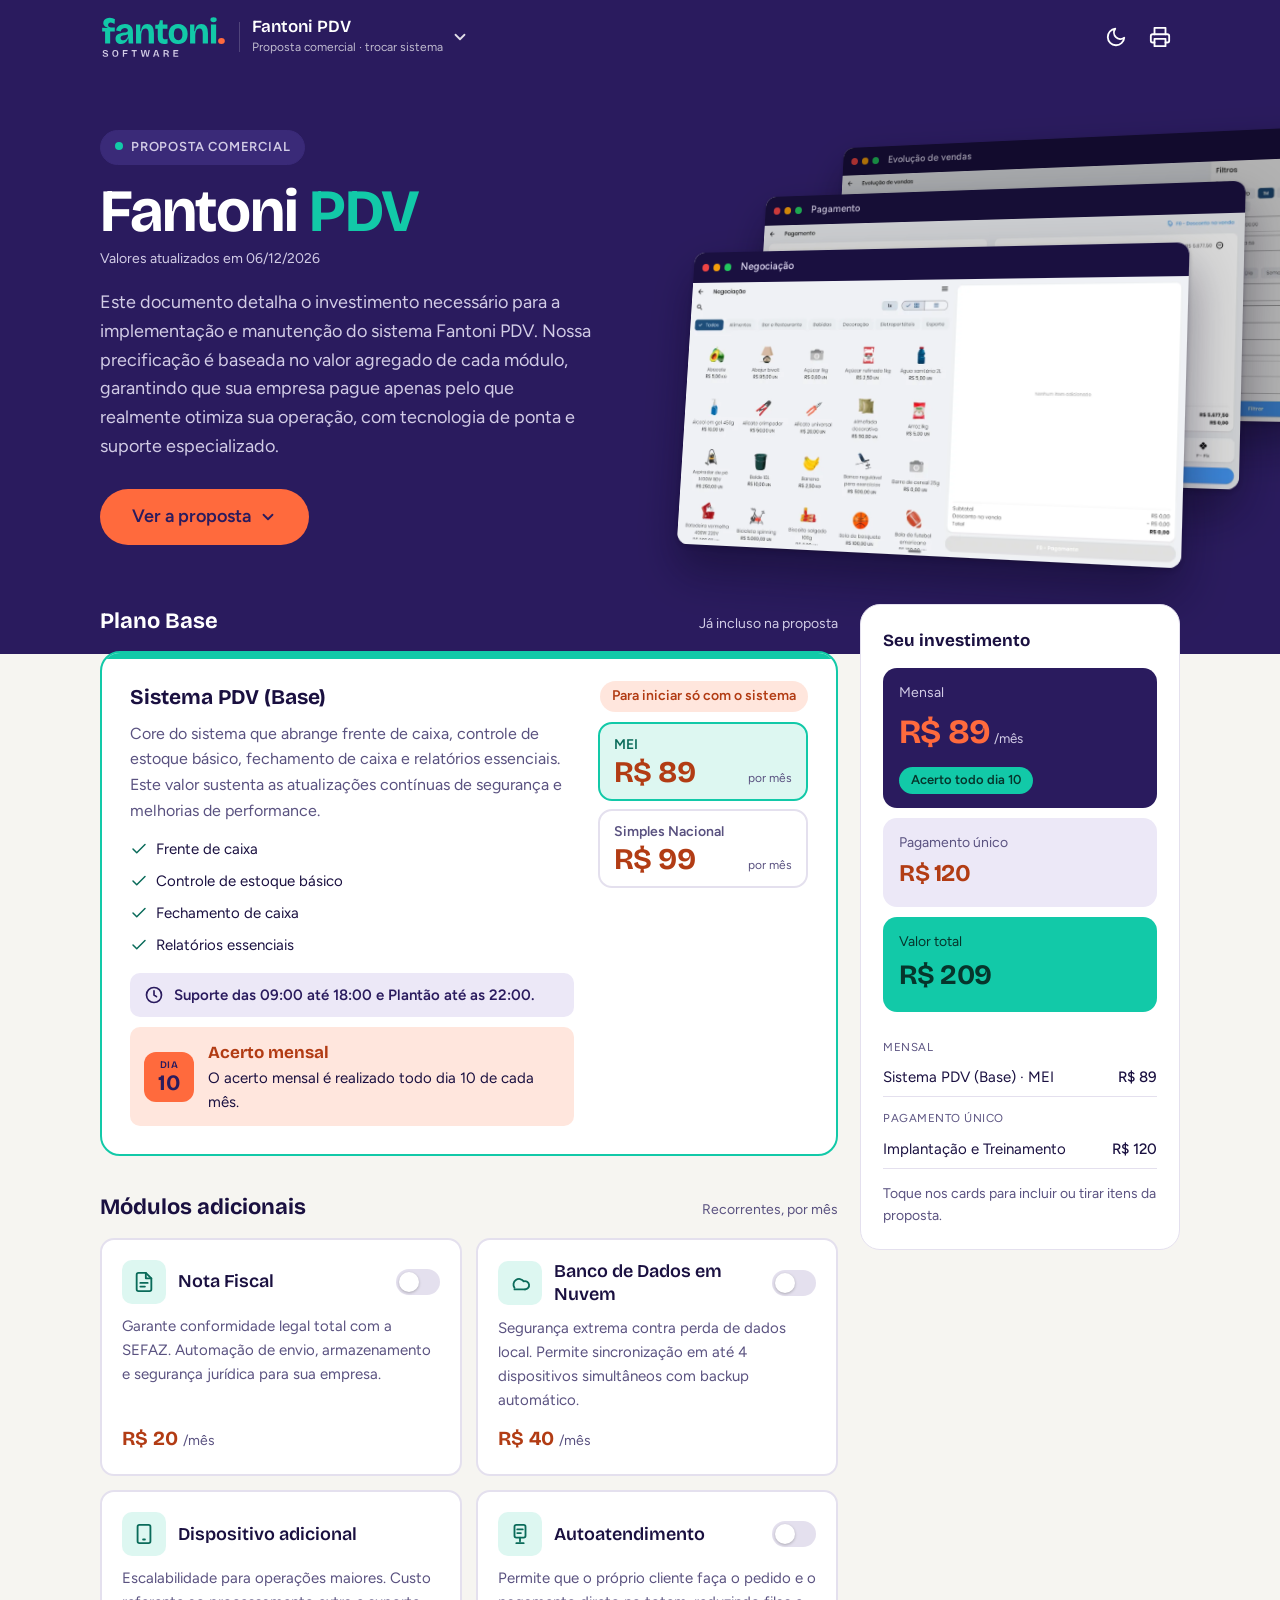
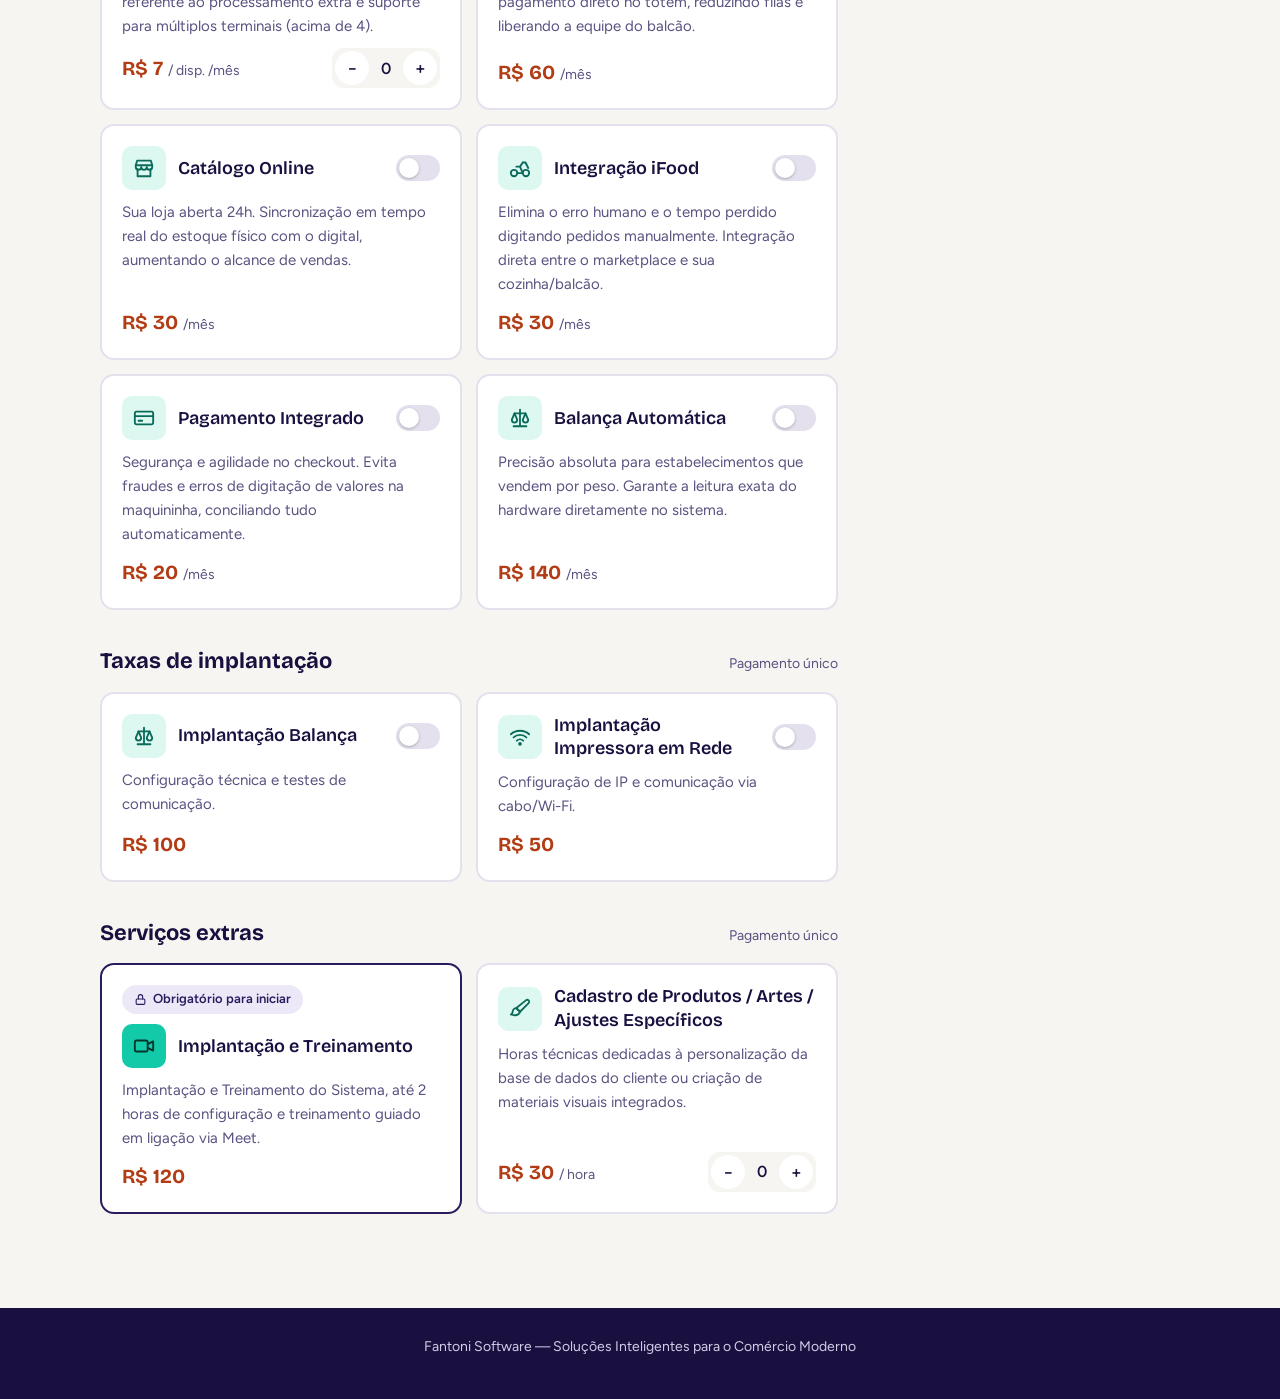
==== commit 71373292: "Resumo: tira o texto entre parênteses do valor total Co-Authored-By: Claude Opus 5.5 <noreply@anthro" ====
--- a/public/index.html
+++ b/public/index.html
@@ -59,7 +59,7 @@
       <h3>Seu investimento</h3>
       <div class="total"><span>Mensal</span><b id="t-mensal">R$ 0</b><small>/mês</small><em class="dia10" id="acerto-curto">Acerto todo dia 10</em></div>
       <div class="total unico"><span>Pagamento único</span><b id="t-unico">R$ 0</b></div>
-      <div class="total geral"><span>Valor total <small>(mensal + pagamento único)</small></span><b id="t-geral">R$ 0</b></div>
+      <div class="total geral"><span>Valor total</span><b id="t-geral">R$ 0</b></div>
       <ul id="lista"></ul>
       <p class="dica">Toque nos cards para incluir ou tirar itens da proposta.</p>
     </div>
--- a/public/estilo.css
+++ b/public/estilo.css
@@ -74,8 +74,8 @@
 /* telas do sistema em 3D, à direita da abertura */
 .telas-3d { display: none; }
 .hero.com-telas { min-height: 580px; }
-.hero.com-telas .wrap > :not(.telas-3d) { max-width: 47%; position: relative; z-index: 1; }
-.hero.com-telas .telas-3d { display: block; position: absolute; top: -24px; right: -70px; width: 60%; height: 470px; perspective: 1600px; }
+.hero.com-telas .wrap > :not(.telas-3d) { max-width: 46%; position: relative; z-index: 1; }
+.hero.com-telas .telas-3d { display: block; position: absolute; top: -24px; right: -90px; width: 56%; height: 470px; perspective: 1600px; z-index: 0; pointer-events: none; }
 .tela { position: absolute; margin: 0; width: 84%; transform: var(--giro); transition: transform .9s ease, top .9s ease, right .9s ease, left .9s ease, filter .9s ease; }
 .tela .cartao { border-radius: 12px; overflow: hidden; background: #fff; box-shadow: var(--sombra-tela); animation: paira 7s ease-in-out infinite alternate; }
 .tela img, .tela .vazia { display: block; width: 100%; }
@@ -87,10 +87,8 @@
 .janela i:nth-child(3) { background: #22c55e; margin-right: 6px; }
 .tela.t3 { top: 0; right: 0; --giro: rotateY(-20deg) rotateX(7deg) translateZ(-120px); z-index: 1; filter: brightness(.7); }
 .tela.t2 { top: 70px; right: 9%; --giro: rotateY(-20deg) rotateX(7deg) translateZ(-50px); z-index: 2; filter: brightness(.85); }
-.tela.t1 { top: 145px; right: 18%; --giro: rotateY(-20deg) rotateX(7deg) translateZ(30px); z-index: 3; }
+.tela.t1 { top: 145px; right: 15%; --giro: rotateY(-20deg) rotateX(7deg) translateZ(30px); z-index: 3; }
 @keyframes paira { to { transform: translateY(-14px); } }
-.telas-3d:hover .tela.t3 { transform: rotateY(-12deg) rotateX(5deg) translateZ(-120px) translateX(30px); }
-.telas-3d:hover .tela.t1 { transform: rotateY(-12deg) rotateX(5deg) translateZ(30px) translateX(-30px); }
 .cta { display: inline-flex; align-items: center; gap: 8px; margin-top: 28px; min-height: 56px; background: var(--laranja); color: var(--on-laranja); text-decoration: none; font-weight: 600; font-size: 18px; padding: 0 32px; border-radius: 999px; transition: background .15s, transform .15s; }
 .cta:hover { background: var(--laranja-hover); transform: translateY(-2px); }
 
